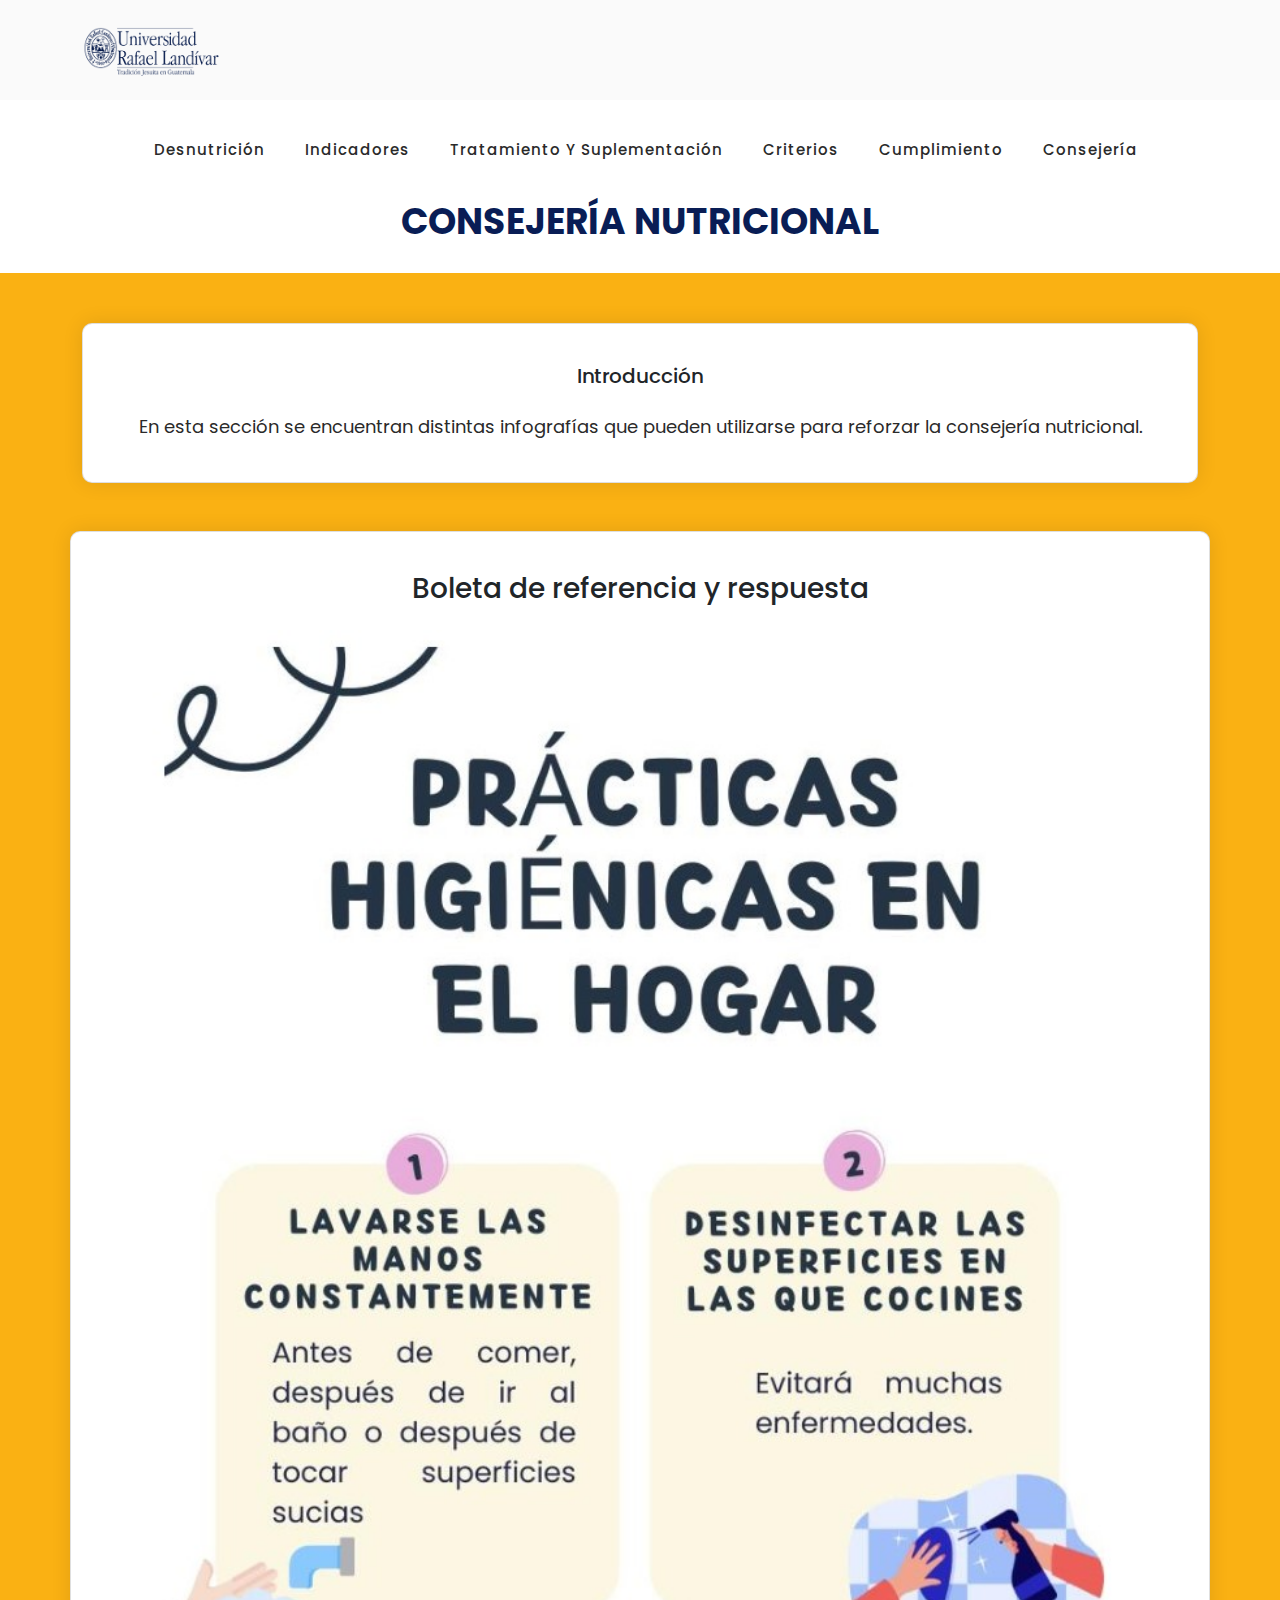
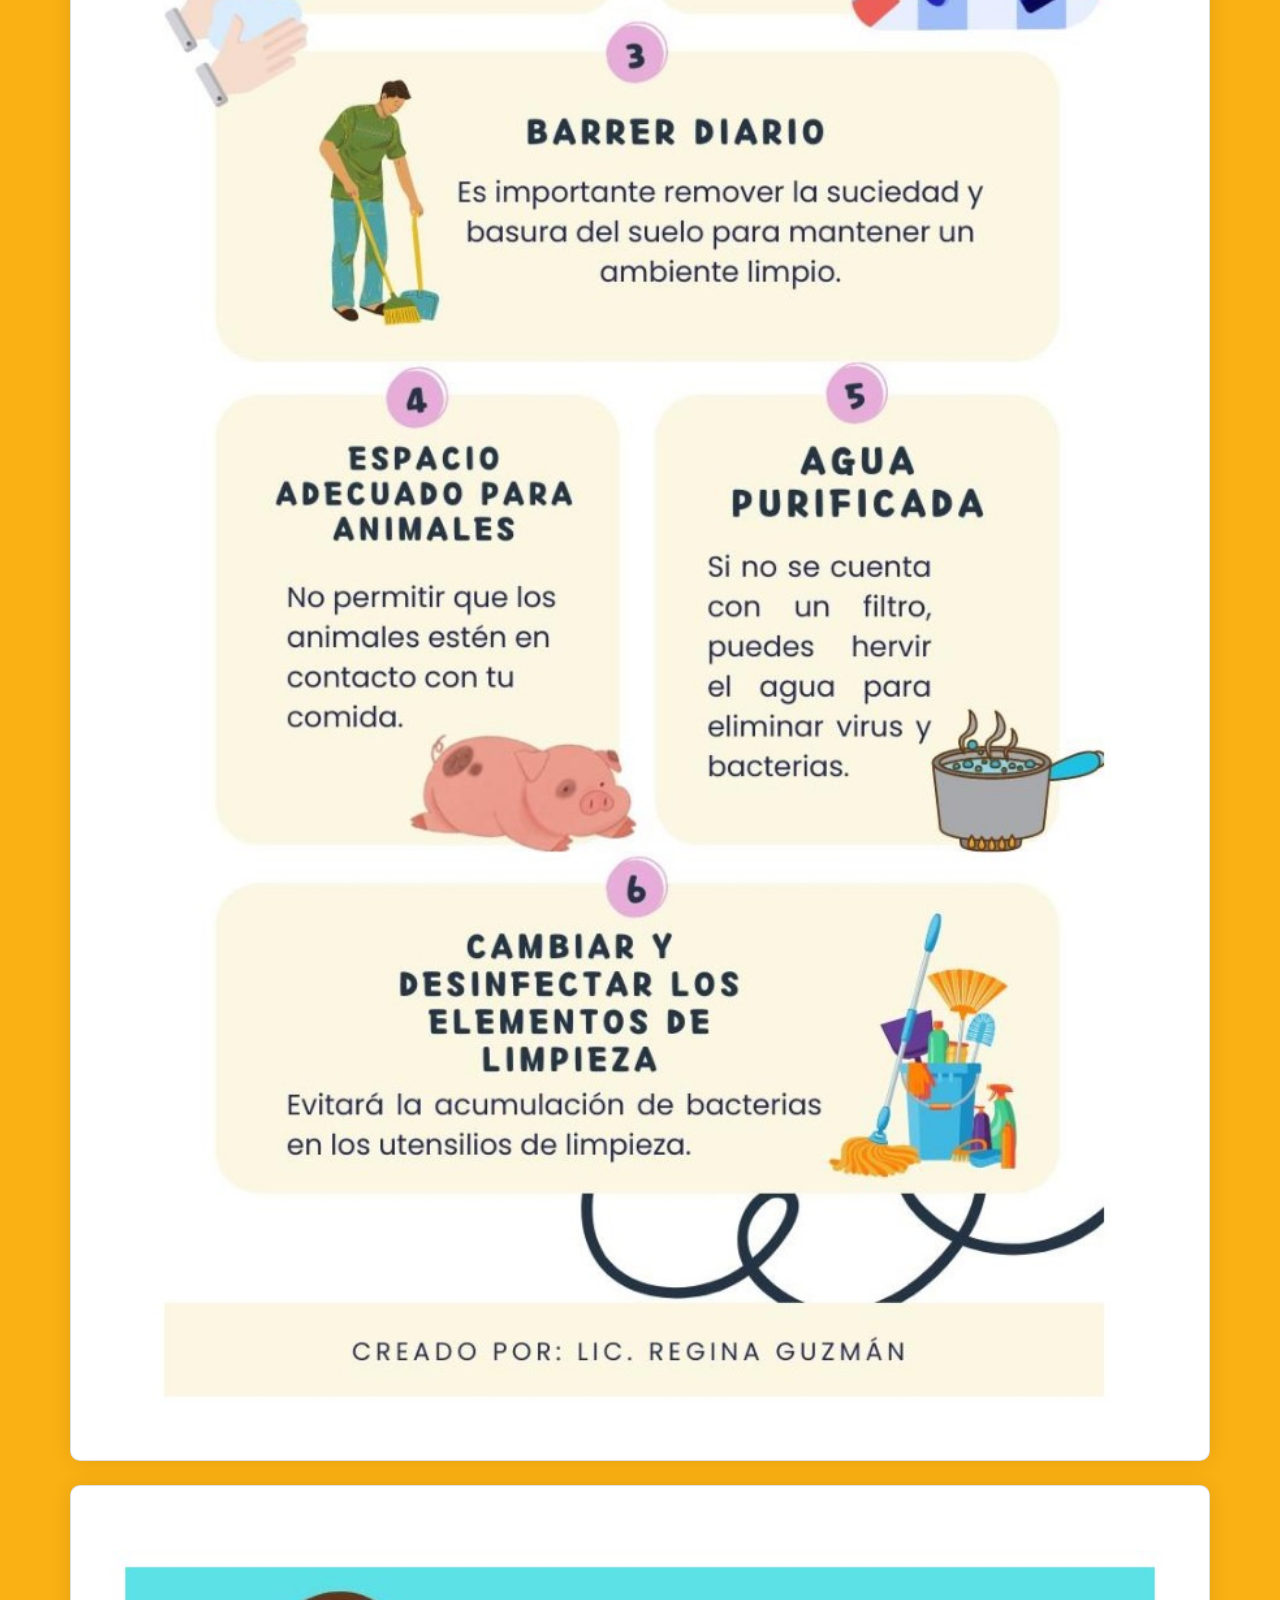
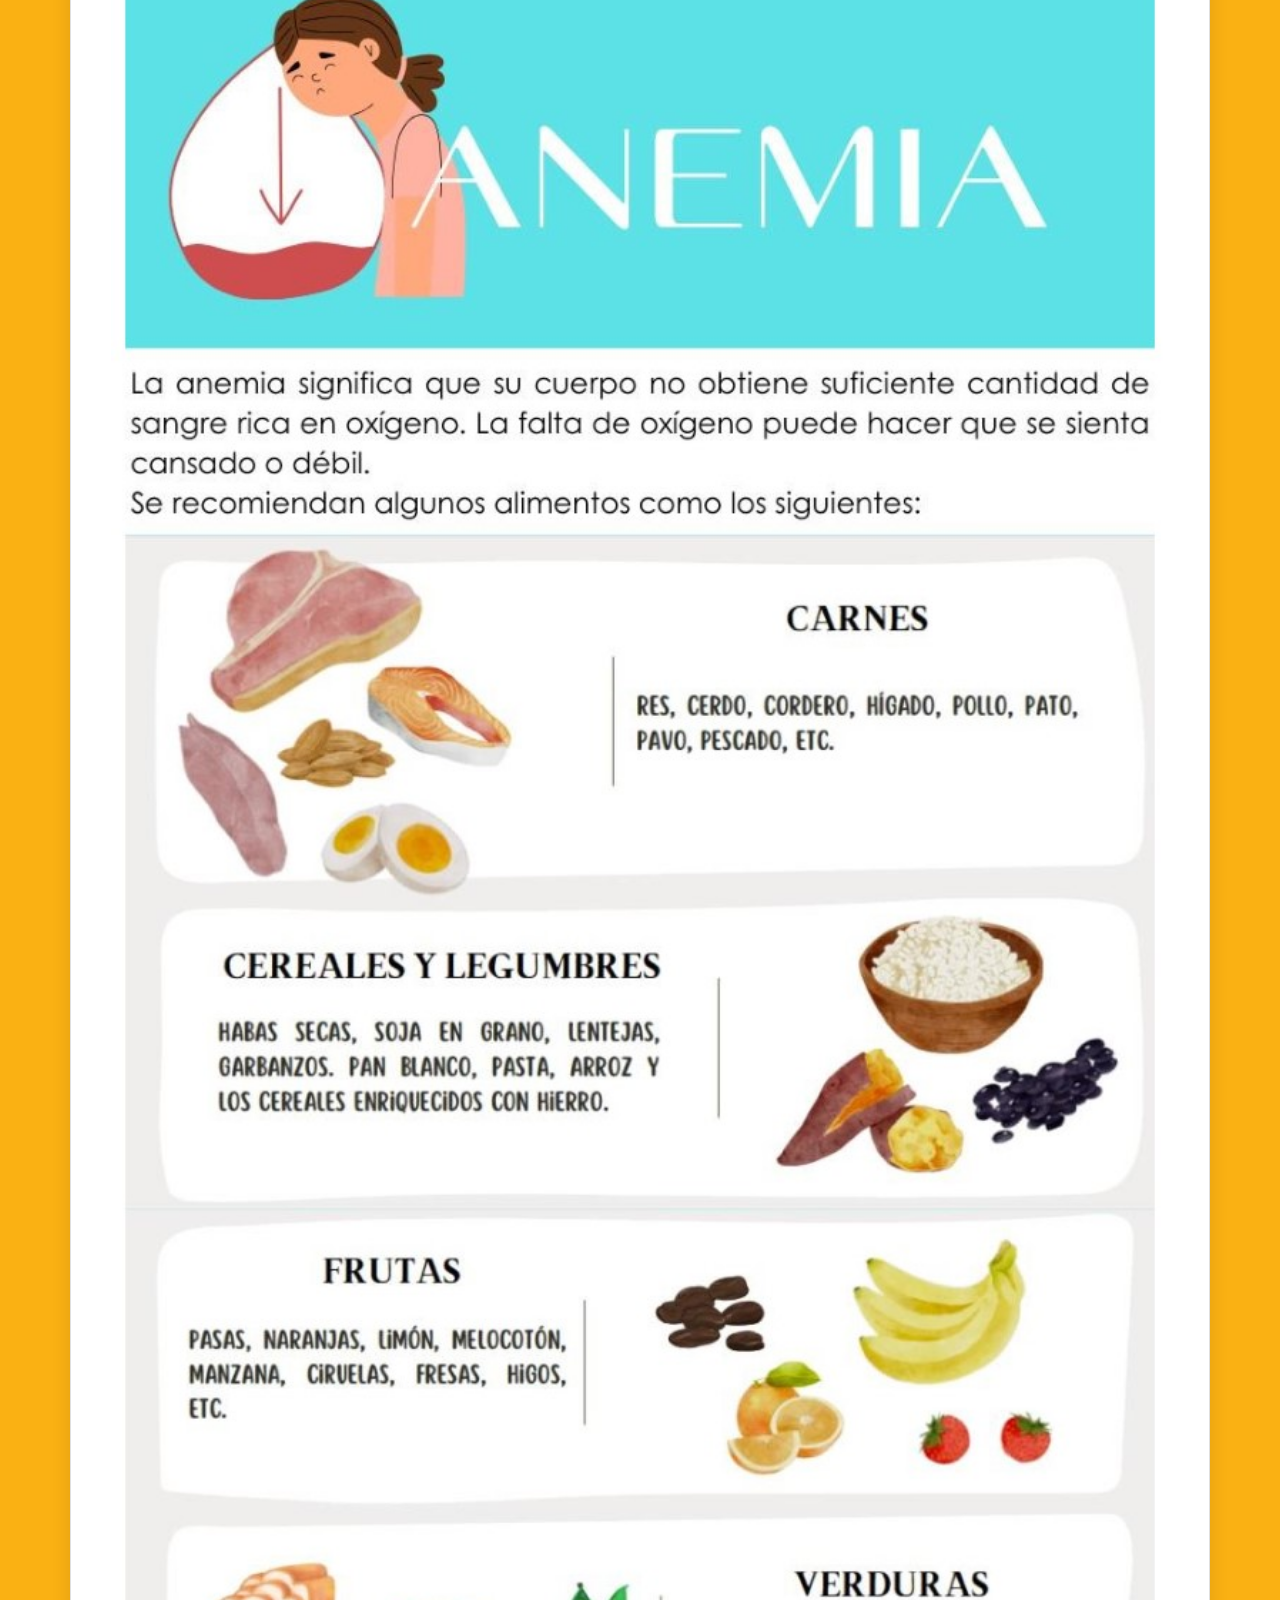
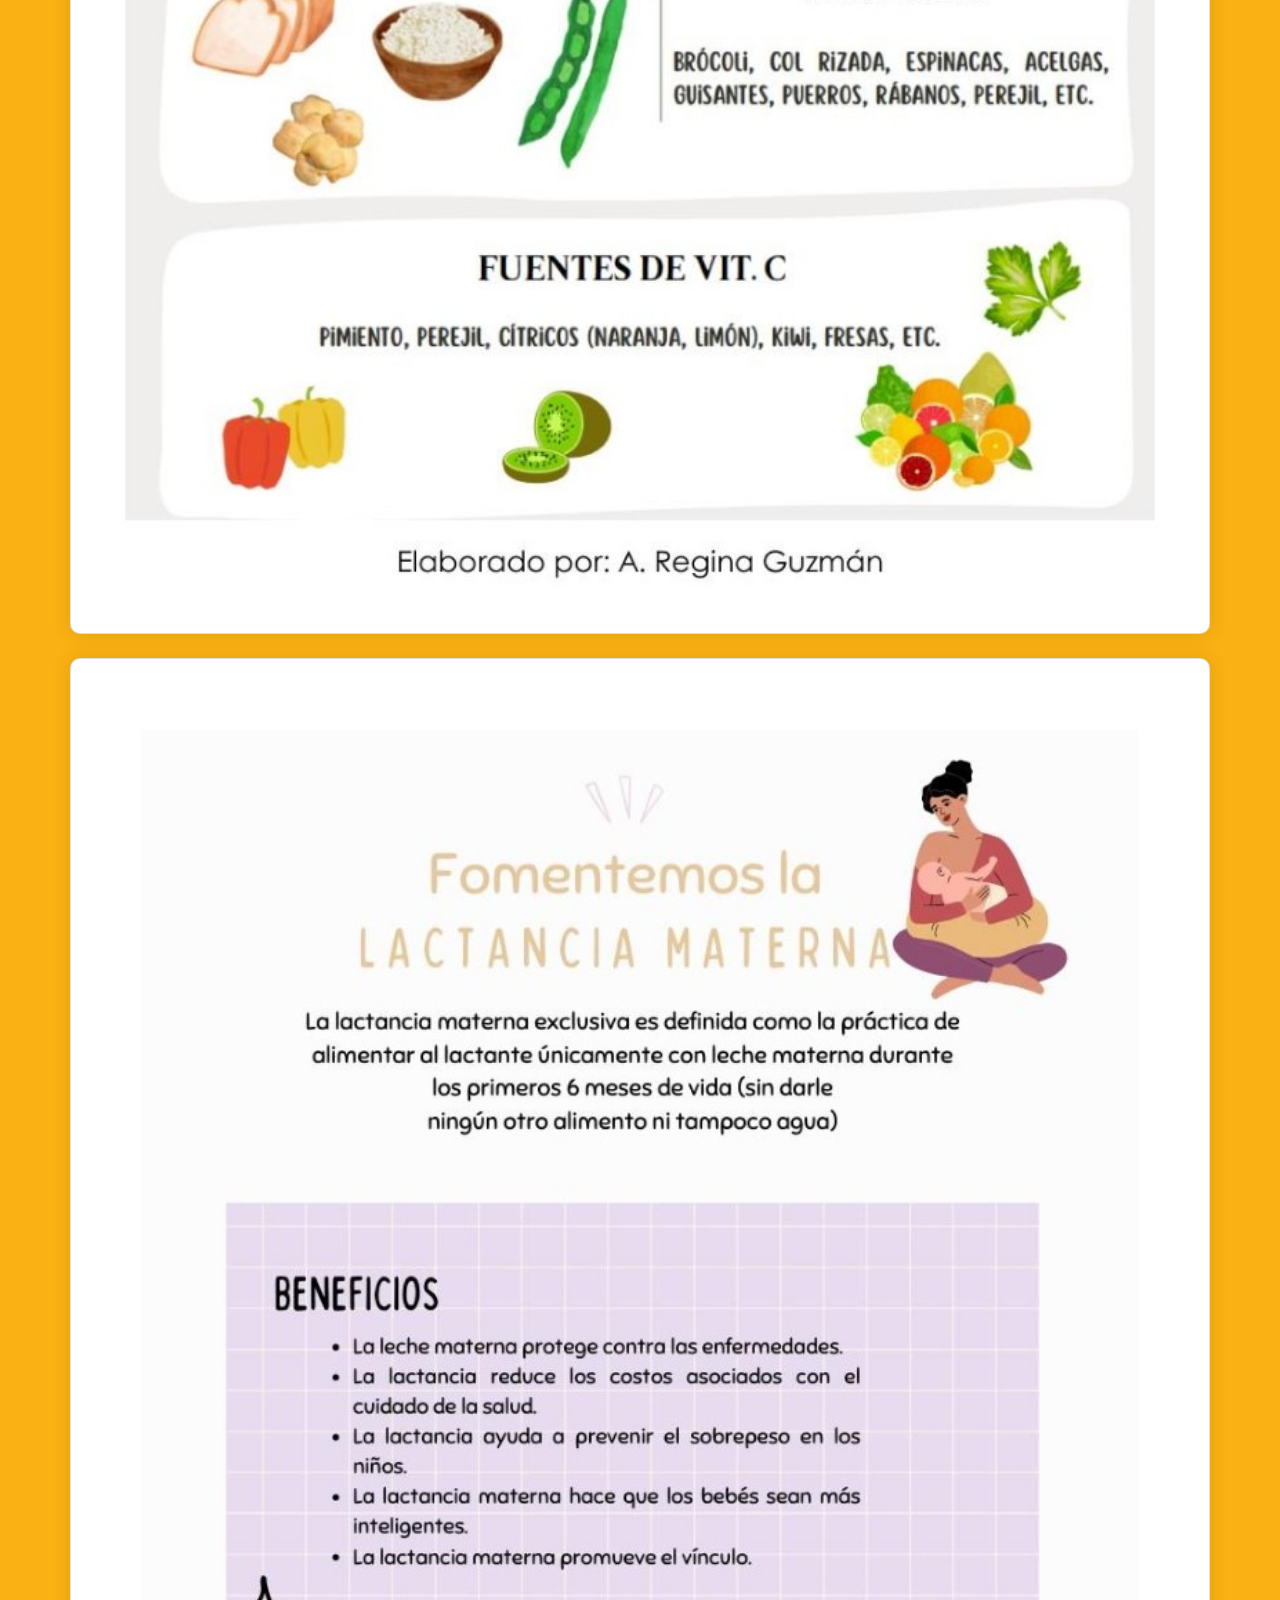
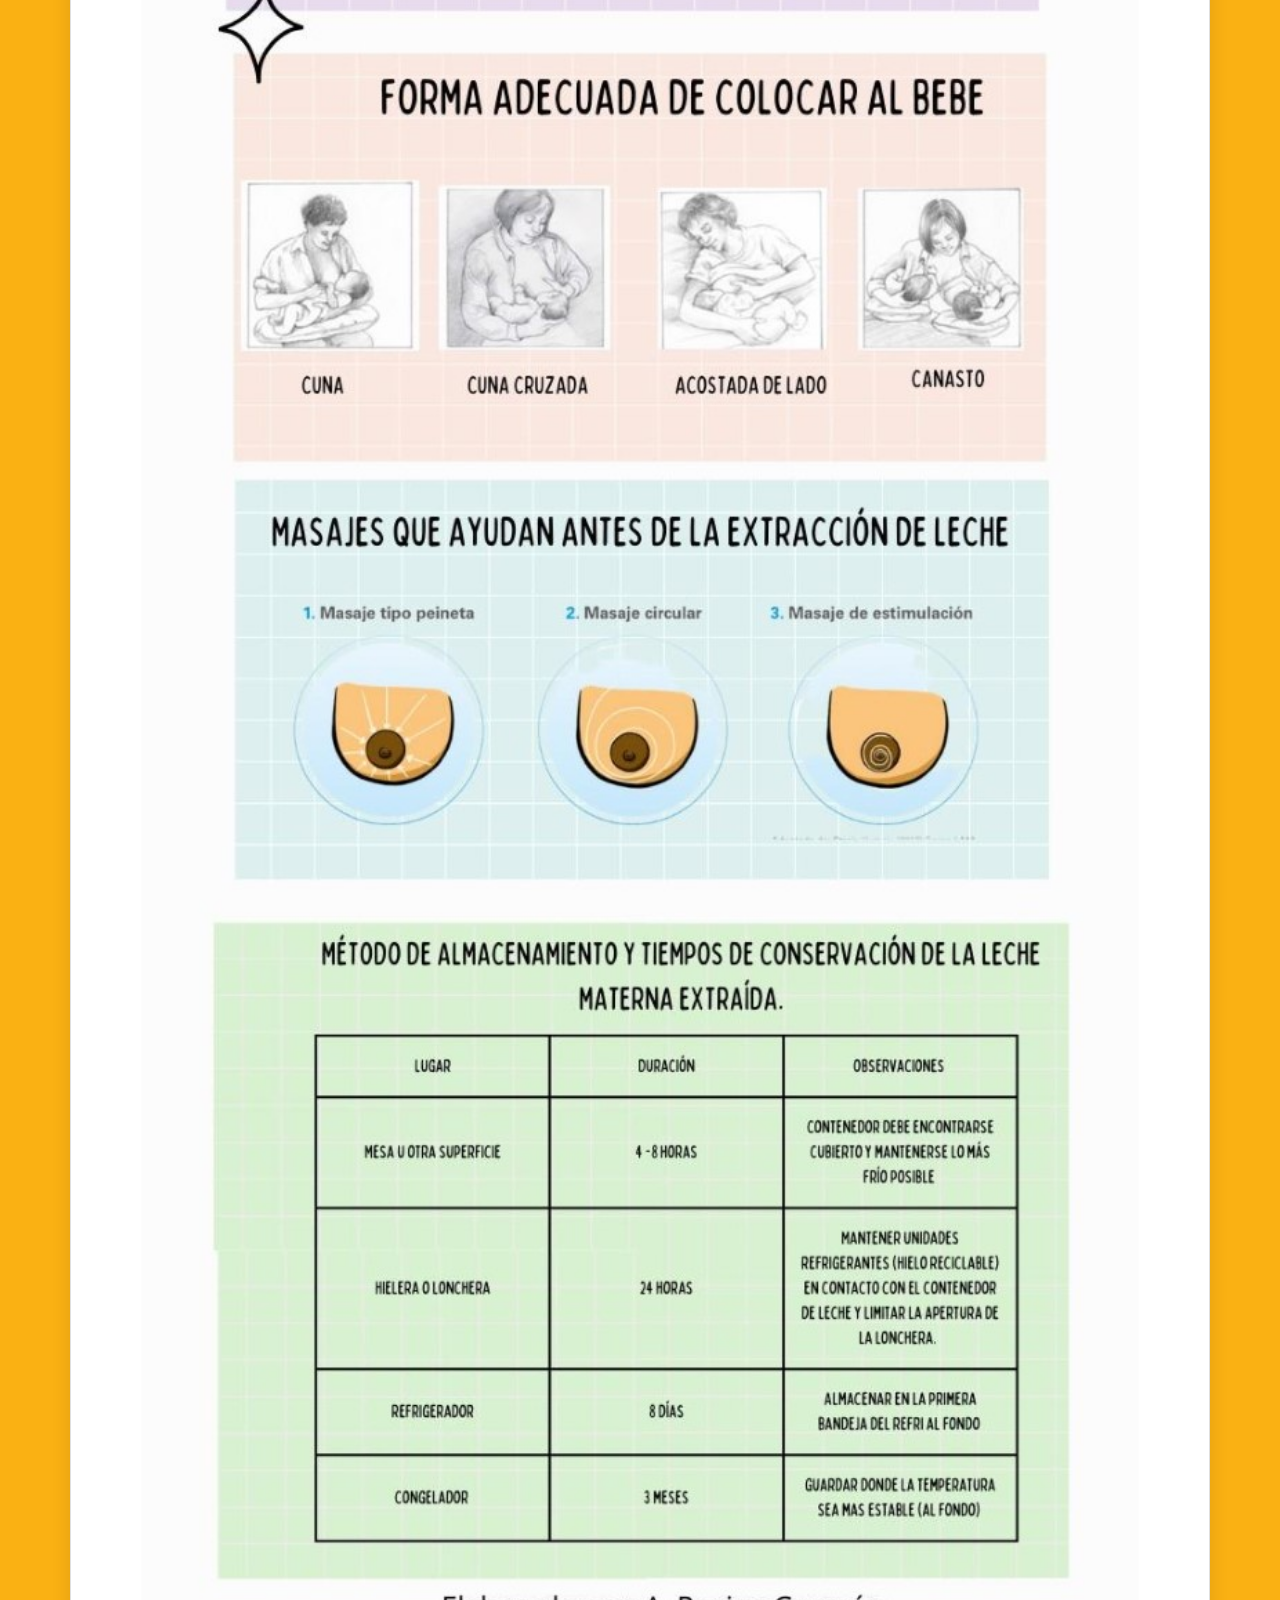
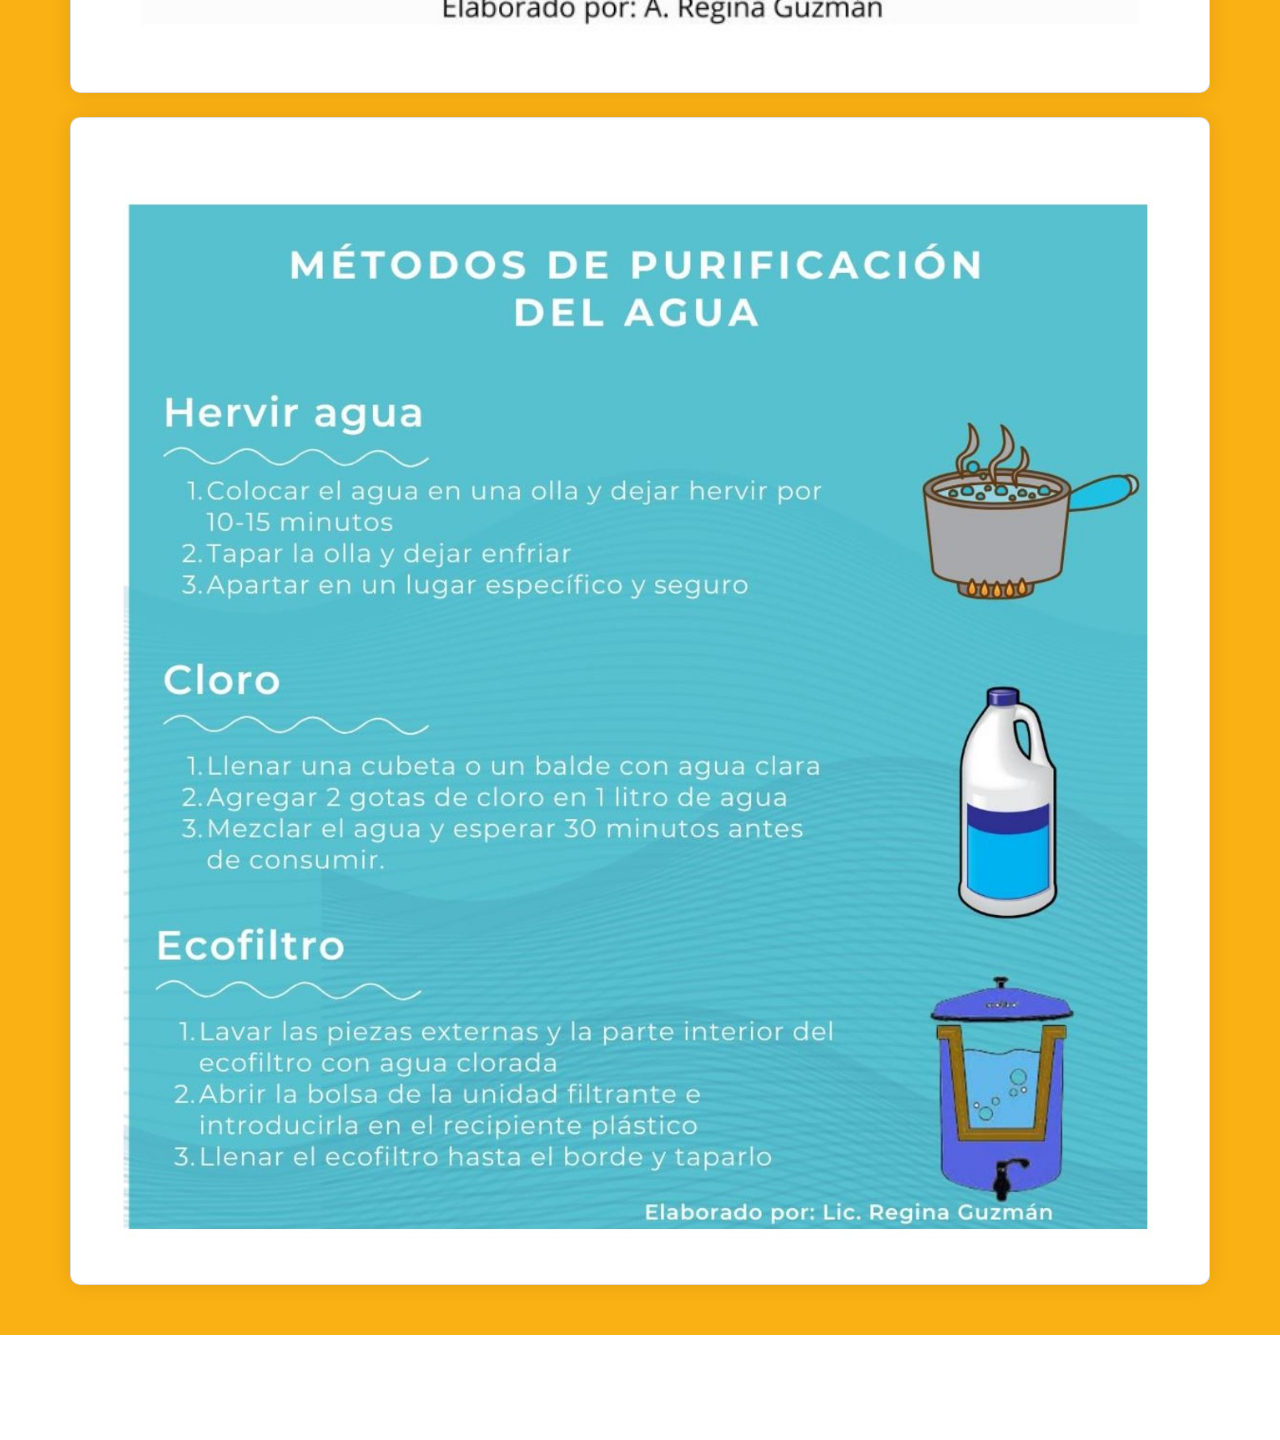
==== consejeria.html @ 184f523d "primer commit" ====
<!DOCTYPE html>
<html lang="en">

  <head>

    <meta charset="UTF-8">
    <meta name="viewport" content="width=device-width, initial-scale=1, shrink-to-fit=no">
    <meta name="description" content="">
    <meta name="author" content="">
    <link rel="preconnect" href="https://fonts.gstatic.com">
    <link href="https://fonts.googleapis.com/css2?family=Poppins:wght@100;200;300;400;500;600;700;800;900&display=swap" rel="stylesheet">

    <title>Nutrición</title>

    <!-- Bootstrap core CSS -->
    <link href="vendor/bootstrap/css/bootstrap.min.css" rel="stylesheet">

    <!-- Additional CSS Files -->
    <link rel="stylesheet" href="assets/css/fontawesome.css">
    <link rel="stylesheet" href="assets/css/templatemo-space-dynamic.css">
    <link rel="stylesheet" href="assets/css/animated.css">
    <link rel="stylesheet" href="assets/css/owl.css">
<!--
    
TemplateMo 562 Space Dynamic

https://templatemo.com/tm-562-space-dynamic

-->
  </head>

<body>

  <!-- ***** Preloader Start ***** -->
  <div id="js-preloader" class="js-preloader">
    <div class="preloader-inner">
      <span class="dot"></span>
      <div class="dots">
        <span></span>
        <span></span>
        <span></span>
      </div>
    </div>
  </div>
  <!-- ***** Preloader End ***** -->

  <!-- ***** Header Area Start ***** -->
  <header class="header-area header-sticky wow slideInDown" data-wow-duration="0.75s" data-wow-delay="0s">
    <div class="container">
      <div class="row">
        <div class="col-12">
          <nav class="main-nav">
            <!-- ***** Logo Start ***** -->
            <a href="index.html" class="logo">
              <img src="assets/images/boton.png" width="60" height="60">
          </a>
          
            <!-- ***** Logo End ***** -->
            <!-- ***** Menu Start ***** -->
            <ul class="nav">
              <li class="scroll-to-section"><a href="desnutricion.html">Desnutrición</a></li>
              <li class="scroll-to-section"><a href="indicadores.html">Indicadores</a></li>
              <li class="scroll-to-section"><a href="tratamiento.html">Tratamiento y suplementación</a></li>
              <li class="scroll-to-section"><a href="criterios.html">Criterios</a></li>
              <li class="scroll-to-section"><a href="cumplimiento.html">Cumplimiento</a></li>  
              <li class="scroll-to-section"><a href="consejeria.html">Consejería</a></li> 
              <li class="scroll-to-section"></li>
            </ul>        
            <a class='menu-trigger'>
                <span>Menu</span>
            </a>
            <!-- ***** Menu End ***** -->
          </nav>
        </div>
      </div>
    </div>
  </header>
  <!-- ***** Header Area End ***** -->


  <div id="blog" class="our-blog section">
    <div class="container">
      <div class="row">
          <div class="col-lg-12">
              <div class="section-title text-center">
                  <h2 class="wow fadeInUp" data-wow-duration="1s" data-wow-delay="0.1s">CONSEJERÍA NUTRICIONAL</h2>
              </div>
          </div>
      </div>
    </div>
    <div id="about7">
      <div class="container">
          <div class="row">
              <div class="col-lg-12">
                <div class="card">
                  <div class="card-body">
                    <h5 class="wow fadeInUp" data-wow-duration="1s" data-wow-delay="0.1s">Introducción</h2>
                      <br>
                      <p class="wow fadeIn" data-wow-duration="1s" data-wow-delay="0.3s">En esta sección se encuentran distintas infografías que pueden utilizarse para reforzar la consejería nutricional.</p>
                  </div>
                </div>
              <br>
              </div>
              <div class="col-lg-12">
              <br>
              </div>
          </div>
          
          <div class="row">
            <div class="card">
                <div class="card-body">
                  <h3 class="wow fadeInUp" data-wow-duration="1s" data-wow-delay="0.1s">Boleta de referencia y respuesta</h3>
                <br>
                          <img src="assets/images/practicas.jpg">
                </div>
              </div>
        </div>
        <br>
        <div class="row">
          <div class="card">
              <div class="card-body">
                <br>
                        <img src="assets/images/anemia.jpg">
              </div>
            </div>
      </div>
      <br>
      <div class="row">
        <div class="card">
            <div class="card-body">
              <br>
                      <img src="assets/images/lactancia.jpg">
            </div>
          </div>
    </div>
    <br>
    <div class="row">
      <div class="card">
          <div class="card-body">
            <br>
                    <img src="assets/images/purificacion.jpg">
          </div>
        </div>
  </div>
  </div>
</div>

  <footer>
    <div class="container">
      <div class="row">
        <div class="col-lg-12 wow fadeIn" data-wow-duration="1s" data-wow-delay="0.25s">
          <p>© Copyright 2024 - Lic. Ana Regina Guzmán Quintana 
        </div>
      </div>
    </div>
  </footer>
  <!-- Scripts -->
  <script src="vendor/jquery/jquery.min.js"></script>
  <script src="vendor/bootstrap/js/bootstrap.bundle.min.js"></script>
  <script src="assets/js/owl-carousel.js"></script>
  <script src="assets/js/animation.js"></script>
  <script src="assets/js/imagesloaded.js"></script>
  <script src="assets/js/templatemo-custom.js"></script>

</body>
</html>
---- assets/css/templatemo-space-dynamic.css ----
/* 

TemplateMo 562 Space Dynamic

https://templatemo.com/tm-562-space-dynamic

*/

/* ---------------------------------------------
Table of contents
------------------------------------------------
01. font & reset css
02. reset
03. global styles
04. header
05. banner
06. features
07. testimonials
08. contact
09. footer
10. preloader
11. search
12. portfolio

--------------------------------------------- */
/* 
---------------------------------------------
font & reset css
--------------------------------------------- 
*/
@import url('https://fonts.googleapis.com/css2?family=Poppins:wght@100;200;300;400;500;600;700;800;900&display=swap');
/* 
---------------------------------------------
reset
--------------------------------------------- 
*/
html, body, div, span, applet, object, iframe, h1, h2, h3, h4, h5, h6, p, blockquote, div
pre, a, abbr, acronym, address, big, cite, code, del, dfn, em, font, img, ins, kbd, q,
s, samp, small, strike, strong, sub, sup, tt, var, b, u, i, center, dl, dt, dd, ol, ul, li,
figure, header, nav, section, article, aside, footer, figcaption {
  margin: 0;
  padding: 0;
  border: 0;
  outline: 0;
}

/* clear fix */
.grid:after {
  content: '';
  display: block;
  clear: both;
}

/* ---- .grid-item ---- */

.grid-sizer,
.grid-item {
  width: 50%;
}

.grid-item {
  float: left;
}

.grid-item img {
  display: block;
  max-width: 100%;
}

.clearfix:after {
  content: ".";
  display: block;
  clear: both;
  visibility: hidden;
  line-height: 0;
  height: 0;
}

.clearfix {
  display: inline-block;
}

html[xmlns] .clearfix {
  display: block;
}

* html .clearfix {
  height: 1%;
}

ul, li {
  padding: 0;
  margin: 0;
  list-style: none;
}

header, nav, section, article, aside, footer, hgroup {
  display: block;
}

* {
  box-sizing: border-box;
}

html, body {
  font-family: 'Poppins', sans-serif;
  font-weight: 400;
  background-color: #fff;
  -ms-text-size-adjust: 100%;
  -webkit-font-smoothing: antialiased;
  -moz-osx-font-smoothing: grayscale;
}

a {
  text-decoration: none !important;
}

h1, h2, h3, h4, h5, h6 {
  margin-top: 0px;
  margin-bottom: 0px;
}

ul {
  margin-bottom: 0px;
}

p {
  font-size: 15px;
  line-height: 30px;
  color: #2a2a2a;
}

img {
  width: 100%;
  overflow: hidden;
}

/* 
---------------------------------------------
global styles
--------------------------------------------- 
*/
html,
body {
  background: #fff;
  font-family: 'Poppins', sans-serif;
}

::selection {
  background: #03a4ed;
  color: #fff;
}

::-moz-selection {
  background: #03a4ed;
  color: #fff;
}

@media (max-width: 991px) {
  html, body {
    overflow-x: hidden;
  }
  .mobile-top-fix {
    margin-top: 30px;
    margin-bottom: 0px;
  }
  .mobile-bottom-fix {
    margin-bottom: 30px;
  }
  .mobile-bottom-fix-big {
    margin-bottom: 60px;
  }
}

.page-section {
  margin-top: 120px;
}

.section-heading h2 {
  font-size: 30px;
  text-transform: capitalize;
  color: #2a2a2a;
  font-weight: 700;
  letter-spacing: 0.25px;
  position: relative;
  z-index: 2;
  line-height: 44px;
}

.section-heading h2 em {
  font-style: normal;
  color: #03a4ed;
}

.section-heading h2 span {
  color: #fe3f40;
}

.main-blue-button a {
  display: inline-block;
  background-color: #03a4ed;
  font-size: 15px;
  font-weight: 400;
  color: #fff;
  text-transform: capitalize;
  padding: 12px 25px;
  border-radius: 23px;
  letter-spacing: 0.25px;
}

.main-red-button a {
  display: inline-block;
  background-color: #fe3f40;
  font-size: 15px;
  font-weight: 400;
  color: #fff;
  text-transform: capitalize;
  padding: 12px 25px;
  border-radius: 23px;
  letter-spacing: 0.25px;
}

.main-white-button a {
  display: inline-block;
  background-color: #fff;
  font-size: 15px;
  font-weight: 400;
  color: #fe3f40;
  text-transform: capitalize;
  padding: 12px 25px;
  border-radius: 23px;
  letter-spacing: 0.25px;
}

/* 
---------------------------------------------
header
--------------------------------------------- 
*/

.background-header {
  background-color: #fff!important;
  height: 80px!important;
  position: fixed!important;
  top: 0px;
  left: 0px;
  right: 0px;
  box-shadow: 0px 0px 10px rgba(0,0,0,0.15)!important;
}

.background-header .logo,
.background-header .main-nav .nav li a {
  color: #1e1e1e!important;
}

.background-header .main-nav .nav li:hover a {
  color: #fe3f40!important;
}

.background-header .nav li a.active {
  color: #fe3f40!important;
}

.header-area {
  background-color: #fafafa;
  position: absolute;
  top: 0px;
  left: 0px;
  right: 0px;
  z-index: 100;
  height: 100px;
  -webkit-transition: all .5s ease 0s;
  -moz-transition: all .5s ease 0s;
  -o-transition: all .5s ease 0s;
  transition: all .5s ease 0s;
}

.header-area .main-nav {
  min-height: 80px;
  background: transparent;
}

.header-area .main-nav .logo {
  line-height: 100px;
  color: #fff;
  font-size: 24px;
  font-weight: 700;
  text-transform: uppercase;
  letter-spacing: 2px;
  float: left;
  -webkit-transition: all 0.3s ease 0s;
  -moz-transition: all 0.3s ease 0s;
  -o-transition: all 0.3s ease 0s;
  transition: all 0.3s ease 0s;
}

.header-area .main-nav .logo h4 {
    font-size: 24px;
    font-weight: 700;
    text-transform: uppercase;
    color: #03a4ed;
    line-height: 100px;
    float: left;
    -webkit-transition: all 0.3s ease 0s;
    -moz-transition: all 0.3s ease 0s;
    -o-transition: all 0.3s ease 0s;
    transition: all 0.3s ease 0s;
}

.logo h4 span {
  color: #fe3f40;
}

.background-header .main-nav .logo h4 {
  line-height: 80px;
}

.background-header .main-nav .nav {
  margin-top: 20px !important;
}

.header-area .main-nav .nav {
  float: right;
  margin-top: 30px;
  margin-right: 0px;
  background-color: transparent;
  -webkit-transition: all 0.3s ease 0s;
  -moz-transition: all 0.3s ease 0s;
  -o-transition: all 0.3s ease 0s;
  transition: all 0.3s ease 0s;
  position: relative;
  z-index: 999;
}

.header-area .main-nav .nav li {
  padding-left: 20px;
  padding-right: 20px;
}

.header-area .main-nav .nav li:last-child {
  padding-right: 0px;
  padding-left: 40px;
}

.header-area .main-nav .nav li:last-child a ,
.background-header .main-nav .nav li:last-child a {
  color: #fff !important;
  padding: 0px 20px;
  font-weight: 400;
}

.header-area .main-nav .nav li:last-child a:hover,
.header-area .main-nav .nav li:last-child a.active {
  color: #fff !important;
}

.header-area .main-nav .nav li a {
  display: block;
  font-weight: 500;
  font-size: 15px;
  color: #2a2a2a;
  text-transform: capitalize;
  -webkit-transition: all 0.3s ease 0s;
  -moz-transition: all 0.3s ease 0s;
  -o-transition: all 0.3s ease 0s;
  transition: all 0.3s ease 0s;
  height: 40px;
  line-height: 40px;
  border: transparent;
  letter-spacing: 1px;
}

.header-area .main-nav .nav li a {
  color: #2a2a2a;
}

.header-area .main-nav .nav li:hover a,
.header-area .main-nav .nav li a.active {
  color: #fe3f40!important;
}

.background-header .main-nav .nav li:hover a,
.background-header .main-nav .nav li a.active {
  color: #fe3f40!important;
  opacity: 1;
}

.header-area .main-nav .nav li:last-child a:hover ,
.background-header .main-nav .nav li:last-child a:hover {
  background-color: #03a4ed;
}

.header-area .main-nav .nav li.submenu {
  position: relative;
  padding-right: 30px;
}

.header-area .main-nav .nav li.submenu:after {
  font-family: FontAwesome;
  content: "\f107";
  font-size: 12px;
  color: #2a2a2a;
  position: absolute;
  right: 18px;
  top: 12px;
}

.background-header .main-nav .nav li.submenu:after {
  color: #2a2a2a;
}

.header-area .main-nav .nav li.submenu ul {
  position: absolute;
  width: 200px;
  box-shadow: 0 2px 28px 0 rgba(0, 0, 0, 0.06);
  overflow: hidden;
  top: 50px;
  opacity: 0;
  transform: translateY(+2em);
  visibility: hidden;
  z-index: -1;
  transition: all 0.3s ease-in-out 0s, visibility 0s linear 0.3s, z-index 0s linear 0.01s;
}

.header-area .main-nav .nav li.submenu ul li {
  margin-left: 0px;
  padding-left: 0px;
  padding-right: 0px;
}

.header-area .main-nav .nav li.submenu ul li a {
  opacity: 1;
  display: block;
  background: #f7f7f7;
  color: #2a2a2a!important;
  padding-left: 20px;
  height: 40px;
  line-height: 40px;
  -webkit-transition: all 0.3s ease 0s;
  -moz-transition: all 0.3s ease 0s;
  -o-transition: all 0.3s ease 0s;
  transition: all 0.3s ease 0s;
  position: relative;
  font-size: 13px;
  font-weight: 400;
  border-bottom: 1px solid #eee;
}

.header-area .main-nav .nav li.submenu ul li a:hover {
  background: #fff;
  color: #fe3f40!important;
  padding-left: 25px;
}

.header-area .main-nav .nav li.submenu ul li a:hover:before {
  width: 3px;
}

.header-area .main-nav .nav li.submenu:hover ul {
  visibility: visible;
  opacity: 1;
  z-index: 1;
  transform: translateY(0%);
  transition-delay: 0s, 0s, 0.3s;
}

.header-area .main-nav .menu-trigger {
  cursor: pointer;
  display: block;
  position: absolute;
  top: 33px;
  width: 32px;
  height: 40px;
  text-indent: -9999em;
  z-index: 99;
  right: 40px;
  display: none;
}

.background-header .main-nav .menu-trigger {
  top: 23px;
}

.header-area .main-nav .menu-trigger span,
.header-area .main-nav .menu-trigger span:before,
.header-area .main-nav .menu-trigger span:after {
  -moz-transition: all 0.4s;
  -o-transition: all 0.4s;
  -webkit-transition: all 0.4s;
  transition: all 0.4s;
  background-color: #1e1e1e;
  display: block;
  position: absolute;
  width: 30px;
  height: 2px;
  left: 0;
}

.background-header .main-nav .menu-trigger span,
.background-header .main-nav .menu-trigger span:before,
.background-header .main-nav .menu-trigger span:after {
  background-color: #1e1e1e;
}

.header-area .main-nav .menu-trigger span:before,
.header-area .main-nav .menu-trigger span:after {
  -moz-transition: all 0.4s;
  -o-transition: all 0.4s;
  -webkit-transition: all 0.4s;
  transition: all 0.4s;
  background-color: #1e1e1e;
  display: block;
  position: absolute;
  width: 30px;
  height: 2px;
  left: 0;
  width: 75%;
}

.background-header .main-nav .menu-trigger span:before,
.background-header .main-nav .menu-trigger span:after {
  background-color: #1e1e1e;
}

.header-area .main-nav .menu-trigger span:before,
.header-area .main-nav .menu-trigger span:after {
  content: "";
}

.header-area .main-nav .menu-trigger span {
  top: 16px;
}

.header-area .main-nav .menu-trigger span:before {
  -moz-transform-origin: 33% 100%;
  -ms-transform-origin: 33% 100%;
  -webkit-transform-origin: 33% 100%;
  transform-origin: 33% 100%;
  top: -10px;
  z-index: 10;
}

.header-area .main-nav .menu-trigger span:after {
  -moz-transform-origin: 33% 0;
  -ms-transform-origin: 33% 0;
  -webkit-transform-origin: 33% 0;
  transform-origin: 33% 0;
  top: 10px;
}

.header-area .main-nav .menu-trigger.active span,
.header-area .main-nav .menu-trigger.active span:before,
.header-area .main-nav .menu-trigger.active span:after {
  background-color: transparent;
  width: 100%;
}

.header-area .main-nav .menu-trigger.active span:before {
  -moz-transform: translateY(6px) translateX(1px) rotate(45deg);
  -ms-transform: translateY(6px) translateX(1px) rotate(45deg);
  -webkit-transform: translateY(6px) translateX(1px) rotate(45deg);
  transform: translateY(6px) translateX(1px) rotate(45deg);
  background-color: #1e1e1e;
}

.background-header .main-nav .menu-trigger.active span:before {
  background-color: #1e1e1e;
}

.header-area .main-nav .menu-trigger.active span:after {
  -moz-transform: translateY(-6px) translateX(1px) rotate(-45deg);
  -ms-transform: translateY(-6px) translateX(1px) rotate(-45deg);
  -webkit-transform: translateY(-6px) translateX(1px) rotate(-45deg);
  transform: translateY(-6px) translateX(1px) rotate(-45deg);
  background-color: #1e1e1e;
}

.background-header .main-nav .menu-trigger.active span:after {
  background-color: #1e1e1e;
}

.header-area.header-sticky {
  min-height: 80px;
}

.header-area .nav {
  margin-top: 30px;
}

.header-area.header-sticky .nav li a.active {
  color: #fe3f40;
}

@media (max-width: 1200px) {
  .header-area .main-nav .nav li {
    padding-left: 12px;
    padding-right: 12px;
  }
  .header-area .main-nav:before {
    display: none;
  }
}

@media (max-width: 992px) {
  .header-area .main-nav .nav li:last-child  ,
  .background-header .main-nav .nav li:last-child {
    display: none;
  }
  .header-area .main-nav .nav li:nth-child(6),
  .background-header .main-nav .nav li:nth-child(6) {
    padding-right: 0px;
  }
}

@media (max-width: 767px) {
  .background-header .main-nav .nav {
    margin-top: 80px !important;
  }
  .header-area .main-nav .logo {
    color: #1e1e1e;
  }
  .header-area.header-sticky .nav li a:hover,
  .header-area.header-sticky .nav li a.active {
    color: #fe3f40!important;
    opacity: 1;
  }
  .header-area.header-sticky .nav li.search-icon a {
    width: 100%;
  }
  .header-area {
    background-color: #f7f7f7;
    padding: 0px 15px;
    height: 100px;
    box-shadow: none;
    text-align: center;
  }
  .header-area .container {
    padding: 0px;
  }
  .header-area .logo {
    margin-left: 30px;
  }
  .header-area .menu-trigger {
    display: block !important;
  }
  .header-area .main-nav {
    overflow: hidden;
  }
  .header-area .main-nav .nav {
    float: none;
    width: 100%;
    display: none;
    -webkit-transition: all 0s ease 0s;
    -moz-transition: all 0s ease 0s;
    -o-transition: all 0s ease 0s;
    transition: all 0s ease 0s;
    margin-left: 0px;
  }
  .background-header .nav {
    margin-top: 80px;
  }
  .header-area .main-nav .nav li:first-child {
    border-top: 1px solid #eee;
  }
  .header-area.header-sticky .nav {
    margin-top: 100px;
  }
  .header-area .main-nav .nav li {
    width: 100%;
    background: #fff;
    border-bottom: 1px solid #e7e7e7;
    padding-left: 0px !important;
    padding-right: 0px !important;
  }
  .header-area .main-nav .nav li a {
    height: 50px !important;
    line-height: 50px !important;
    padding: 0px !important;
    border: none !important;
    background: #f7f7f7 !important;
    color: #191a20 !important;
  }
  .header-area .main-nav .nav li a:hover {
    background: #eee !important;
    color: #fe3f40!important;
  }
  .header-area .main-nav .nav li.submenu ul {
    position: relative;
    visibility: inherit;
    opacity: 1;
    z-index: 1;
    transform: translateY(0%);
    transition-delay: 0s, 0s, 0.3s;
    top: 0px;
    width: 100%;
    box-shadow: none;
    height: 0px;
  }
  .header-area .main-nav .nav li.submenu ul li a {
    font-size: 12px;
    font-weight: 400;
  }
  .header-area .main-nav .nav li.submenu ul li a:hover:before {
    width: 0px;
  }
  .header-area .main-nav .nav li.submenu ul.active {
    height: auto !important;
  }
  .header-area .main-nav .nav li.submenu:after {
    color: #3B566E;
    right: 25px;
    font-size: 14px;
    top: 15px;
  }
  .header-area .main-nav .nav li.submenu:hover ul, .header-area .main-nav .nav li.submenu:focus ul {
    height: 0px;
  }
}

@media (min-width: 767px) {
  .header-area .main-nav .nav {
    display: flex !important;
  }
}

/* 
---------------------------------------------
preloader
--------------------------------------------- 
*/

.js-preloader {
    position: fixed;
    top: 0;
    left: 0;
    right: 0;
    bottom: 0;
    background-color: #fff;
    display: -webkit-box;
    display: flex;
    -webkit-box-align: center;
    align-items: center;
    -webkit-box-pack: center;
    justify-content: center;
    opacity: 1;
    visibility: visible;
    z-index: 9999;
    -webkit-transition: opacity 0.25s ease;
    transition: opacity 0.25s ease;
}

.js-preloader.loaded {
    opacity: 0;
    visibility: hidden;
    pointer-events: none;
}

@-webkit-keyframes dot {
    50% {
        -webkit-transform: translateX(96px);
        transform: translateX(96px);
    }
}

@keyframes dot {
    50% {
        -webkit-transform: translateX(96px);
        transform: translateX(96px);
    }
}

@-webkit-keyframes dots {
    50% {
        -webkit-transform: translateX(-31px);
        transform: translateX(-31px);
    }
}

@keyframes dots {
    50% {
        -webkit-transform: translateX(-31px);
        transform: translateX(-31px);
    }
}

.preloader-inner {
    position: relative;
    width: 142px;
    height: 40px;
    background: #fff;
}

.preloader-inner .dot {
    position: absolute;
    width: 16px;
    height: 16px;
    top: 12px;
    left: 15px;
    background: #fe3f40;
    border-radius: 50%;
    -webkit-transform: translateX(0);
    transform: translateX(0);
    -webkit-animation: dot 2.8s infinite;
    animation: dot 2.8s infinite;
}

.preloader-inner .dots {
    -webkit-transform: translateX(0);
    transform: translateX(0);
    margin-top: 12px;
    margin-left: 31px;
    -webkit-animation: dots 2.8s infinite;
    animation: dots 2.8s infinite;
}

.preloader-inner .dots span {
    display: block;
    float: left;
    width: 16px;
    height: 16px;
    margin-left: 16px;
    background: #fe3f40;
    border-radius: 50%;
}



/* 
---------------------------------------------
Banner Style
--------------------------------------------- 
*/

.main-banner {
  background-repeat: no-repeat;
  background-position: center center;
  background-size: cover;
  padding: 226px 0px 120px 0px;
  position: relative;
  overflow: hidden;
}

.main-banner:after {
  content: '';
  background-image: url(../images/baner-dec-left.png);
  background-repeat: no-repeat;
  position: absolute;
  left: 0;
  top: 100px;
  width: 193px;
  height: 467px;
}

.main-banner:before {
  content: '';
  background-image: url(../images/baner-dec-right.png);
  background-repeat: no-repeat;
  position: absolute;
  right: 0;
  top: 100px;
  width: 98px;
  height: 290px;
}

.main-banner .left-content {
  margin-right: 45px;
}

.main-banner .left-content h6 {
  text-transform: uppercase;
  font-size: 18px;
  color: #fe3f40;
  margin-bottom: 15px;
}

.main-banner .left-content h2 {
  font-size: 50px;
  font-weight: 700;
  color: #2a2a2a;
  line-height: 72px;
}

.main-banner .left-content h2 em {
  color: #03a4ed;
  font-style: normal;
}

.main-banner .left-content h2 span {
  color: #fe3f40;
}

.main-banner .left-content p {
  margin: 20px 0px;
}

.main-banner .left-content form {
  margin-top: 30px;
  width: 470px;
  height: 66px;
  position: relative;
}

.main-banner .left-content form button {
  position: absolute;
  right: 10px;
  top: 10px;
  display: inline-block;
  background-color: #fff;
  font-size: 15px;
  font-weight: 500;
  color: #fe3f40;
  text-transform: capitalize;
  padding: 12px 25px;
  border-radius: 23px;
  letter-spacing: 0.25px;
  outline: none;
  border: none;
}

.main-banner .left-content form input {
  width: 470px;
  height: 66px;
  background-color: #03a4ed;
  border-radius: 33px;
  border: none;
  outline: none;
  padding: 0px 25px;
  color: #fff;
  letter-spacing: 0.25px;
  font-size: 15px;
  font-weight: 300;
}

.main-banner .left-content form input::placeholder {
  color: #fff;
}



/* 
---------------------------------------------
About Us Style
--------------------------------------------- 
*/

#about {
  margin-top: 120px;
}

.about-us {
  background-image: url(../images/about-bg.png);
  background-repeat: no-repeat;
  background-position: center center;
  background-size: cover;
  padding: 140px 0px 120px 0px;
}

.about-us .left-image {
  margin-right: 45px;
}

.about-us .services .item {
  margin-bottom: 30px;
}

.about-us .services .item .icon {
  float: left;
  margin-right: 25px;
}

.about-us .services .item .icon img {
  max-width: 70px;
}

.about-us .services .item h4 {
  color: #fff;
  font-size: 20px;
  font-weight: 700;
  margin-bottom: 12px;
}

.about-us .services .item p {
  color: #fff;
}


/* 
---------------------------------------------
Services Style
--------------------------------------------- 
*/

.our-services {
  margin-top: 0px;
  padding-top: 120px;
}

.our-services .left-image {
  margin-right: 45px;
}

.our-services .section-heading h2 {
  margin-right: 100px;
}

.our-services .section-heading p {
  margin-top: 30px;
  margin-bottom: 60px;
}

.our-services .progress-skill-bar {
  margin-bottom: 30px;
  position: relative;
  width: 100%;
}

.our-services .progress-skill-bar span {
  position: absolute;
  top: 0;
  font-size: 18px;
  font-weight: 600;
  color: #03a4ed;
}

.our-services .first-bar span {
  left: 69%;
}

.our-services .second-bar span {
  left: 81%;
}

.our-services .third-bar span {
  left: 88%;
}

.our-services .progress-skill-bar h4 {
  font-size: 18px;
  font-weight: 700;
  color: #2a2a2a;
  margin-bottom: 14px;
}

.our-services .progress-skill-bar .full-bar {
  width: 100%;
  height: 6px;
  border-radius: 3px;
  background-color: #f7eff1;
  position: relative;
  z-index: 1;
}

.our-services .progress-skill-bar .filled-bar {
  background: rgb(255,77,30);
  background: linear-gradient(105deg, rgba(255,77,30,1) 0%, rgba(255,44,109,1) 100%);
  height: 6px;
  border-radius: 3px;
  margin-bottom: -6px;
  position: relative;
  z-index: 2;
}

.our-services .first-bar .filled-bar {
  width: 71%;
}

.our-services .second-bar .filled-bar {
  width: 83%;
}

.our-services .third-bar .filled-bar {
  width: 90%;
}


/* 
---------------------------------------------
Portfolio
--------------------------------------------- 
*/

.our-portfolio {
  padding-top: 120px;
  margin-top: 0px;
}

.our-portfolio .section-heading h2 {
  text-align: center;
  margin: 0px 90px 0px 90px;
  margin-bottom: 120px;
  position: relative;
  z-index: 1;
}

.our-portfolio .item {
  position: relative;
}

.our-portfolio .item:hover .hidden-content {
  top: -100px;
  opacity: 1;
  visibility: visible;
}

.our-portfolio .item:hover .showed-content {
  top: 90px;
}

.our-portfolio .hidden-content {
  background: rgb(255,77,30);
  background: linear-gradient(105deg, rgba(255,77,30,1) 0%, rgba(255,44,109,1) 100%);
  padding: 30px;
  border-radius: 20px;
  text-align: center;
  opacity: 0;
  top: 0;
  visibility: hidden;
  position: absolute;
  z-index: 2;
  transition: all 0.5s;
}

.our-portfolio .hidden-content:after {
  width: 20px;
  height: 20px;
  position: absolute;
  background: rgb(255,77,30);
  content: '';
  left: 50%;
  bottom: -8px;
  margin-left: -5px;
  transform: rotate(45deg);
  background: linear-gradient(105deg, rgba(255,52,69,1) 0%, rgba(255,51,78,1) 100%);
  z-index: -1;
}

.our-portfolio .hidden-content h4 {
  font-size: 20px;
  font-weight: 700;
  color: #fff;
  margin-bottom: 20px;
}

.our-portfolio .hidden-content p {
  color: #fff;
}

.our-portfolio .showed-content {
  top: 0px;
  position: relative;
  z-index: 3;
  background-color: #fff;
  text-align: center;
  padding: 50px;
  border-radius: 20px;
  box-shadow: 0px 0px 10px rgba(0,0,0,0.1);
  transition: all 0.5s;
}

.our-portfolio .showed-content img {
  max-width: 100px;
}


/* 
---------------------------------------------
Blog
--------------------------------------------- 
*/

.our-blog {
  position: relative;
  margin-top: 80px;
  padding-top: 120px;
}

.our-blog .section-heading h2 {
  margin-right: 180px;
}

.our-blog .top-dec {
  text-align: right;
  margin-top: -80px;
}

.our-blog .top-dec img {
  max-width: 270px;
}

.our-blog .left-image {
  position: relative;
}

.our-blog .left-image img {
  border-radius: 20px;
  box-shadow: 0px 0px 15px rgba(0,0,0,0.1);
}

.our-blog .left-image .info {
  position: relative;
}

.our-blog .left-image .info .inner-content {
  background-color: #fff;
  box-shadow: 0px 0px 15px rgba(0,0,0,0.1);
  border-radius: 20px;
  margin-right: 75px;
  position: absolute;
  margin-top: -100px;
  padding: 30px;
}

.our-blog .left-image ul li {
  display: inline-block;
  font-size: 15px;
  color: #afafaf;
  font-weight: 300;
  margin-right: 20px;
}

.our-blog .left-image ul li:last-child {
  margin-right: 0px;
}

.our-blog .left-image ul li i {
  color: #ff4d61;
  font-size: 16px;
  margin-right: 8px;
}

.our-blog .left-image h4 {
  font-size: 20px;
  font-weight: 700;
  color: #2a2a2a;
  margin: 20px 0px 15px 0px;
}

.our-blog .left-image .info .main-blue-button {
  position: absolute;
  bottom: -80px;
  left: 0;
}

.our-blog .right-list {
  margin-left: 30px;
}

.our-blog .right-list ul li {
  display: inline-flex;
  width: 100%;
  margin-bottom: 30px;
}

.our-blog .right-list .left-content {
  margin-right: 45px;
}

.our-blog .right-list .left-content span {
  font-size: 15px;
  color: #afafaf;
  font-weight: 300;
}

.our-blog .right-list .left-content span i {
  color: #ff4d61;
  font-size: 16px;
  margin-right: 8px;
}

.our-blog .right-list .left-content h4 {
  font-size: 20px;
  font-weight: 700;
  color: #2a2a2a;
  margin: 20px 0px 15px 0px;
}


.our-blog .right-list .right-image img {
  width: 250px;
  border-radius: 20px;
}


/* 
---------------------------------------------
contact
--------------------------------------------- 
*/

.contact-us {
  padding: 160px 0px;
  background-image: url(../images/contact-bg.png);
  background-repeat: no-repeat;
  background-position: center center;
  background-size: cover;
}

.contact-us .section-heading h2,
.contact-us .section-heading h2 em,
.contact-us .section-heading h2 span {
  color: #fff;
}

.contact-us .section-heading p {
  color: #fff;
  margin-top: 30px;
}

.phone-info {
  margin-top: 40px;
}

.phone-info h4 {
  font-size: 20px;
  font-weight: 700;
  color: #fff;
}

.phone-info h4 span i {
  width: 46px;
  height: 46px;
  display: inline-block;
  text-align: center;
  line-height: 46px;
  background-color: #fff;
  border-radius: 50%;
  color: #ff3b2c;
  font-size: 22px;
  margin-left: 30px;
  margin-right: 15px;
}

.phone-info h4 span a {
  color: #fff;
  font-size: 15px;
  font-weight: 400;
}

form#contact .contact-dec {
  position: absolute;
  right: -166px;
  bottom: 0;
}

form#contact .contact-dec img {
  max-width: 178px;
}

form#contact {
  margin-left: 30px;
  position: relative;
  background-color: #fff;
  padding: 60px 30px;
  border-radius: 20px;
}

form#contact input {
  width: 100%;
  height: 46px;
  border-radius: 33px;
  background-color: #d1f3ff;
  border: none;
  outline: none;
  font-size: 15px;
  font-weight: 300;
  color: #2a2a2a;
  padding: 0px 20px;
  margin-bottom: 20px;
}

form#contact input::placeholder {
  color: #2a2a2a;
}

form#contact textarea {
  width: 100%;
  min-width: 100%;
  max-width: 100%;
  max-height: 180px;
  min-height: 140px;
  height: 140px;
  border-radius: 20px;
  background-color: #d1f3ff;
  border: none;
  outline: none;
  font-size: 15px;
  font-weight: 300;
  color: #2a2a2a;
  padding: 15px 20px;
  margin-bottom: 20px;
}

form#contact textarea::placeholder {
  color: #2a2a2a;
}

form#contact button {
  display: inline-block;
  background-color: #03a4ed;
  font-size: 15px;
  font-weight: 400;
  color: #fff;
  text-transform: capitalize;
  padding: 12px 25px;
  border-radius: 23px;
  letter-spacing: 0.25px;
  border: none;
  outline: none;
  transition: all .3s;
}

form#contact button:hover {
  background-color: #fe3f40;
}


/* 
---------------------------------------------
Footer Style
--------------------------------------------- 
*/

footer p {
  text-align: center;
  margin: 30px 0px 45px 0px;
}

footer p a {
  color: #fe3f40;
}

/* 
---------------------------------------------
responsive
--------------------------------------------- 
*/

@media (max-width: 1645px) {
  form#contact .contact-dec {
    display: none;
  }
}

@media (max-width: 992px) {
  .main-banner {
    padding-top: 196px;
  }
  .main-banner .left-content {
    margin-right: 0px;
    text-align: center;
    margin-bottom: 45px;
  }
  .main-banner:after {
    top: 76px;
    z-index: -1;
  }
  .main-banner .left-content form,
  .main-banner .left-content form input {
    width: 100%!important;
  }
  #about {
    margin-top: 0px;
  }
  .about-us {
    position: relative;
    background-image: none;
    padding: 0px;
  }
  .about-us .left-image {
    margin-right: 0px;
    position: absolute;
    bottom: -220px;
    right: 0;
  }
  .about-us .services {
    text-align: center;
  }
  .about-us .services .item  {
    background: rgb(255,77,30);
    background: linear-gradient(105deg, rgba(255,77,30,1) 0%, rgba(255,44,109,1) 100%);
    padding: 30px;
    border-radius: 20px;
    display: inline-block;
  }
  .about-us .services .item .right-text {
    text-align: left;
  }
  .our-services {
    margin-top: 200px;
  }
  .our-services .left-image {
    margin-right: 0px;
    margin-bottom: 45px;
  }
  .our-services .section-heading h2,
  .our-services .section-heading p {
    margin-right: 0px;
    text-align: center;
  }
  .our-portfolio .section-heading h2 {
    margin: 0px 0px 80px 0px;
  }
  .our-portfolio .item {
    margin-bottom: 15px;
  }
  .our-blog {
    margin-top: 0px;
  }
  .our-blog .top-dec {
    display: none;
  }
  .our-blog .section-heading h2 {
    margin-right: 0px;
    text-align: center;
    margin-bottom: 45px;
  }
  .our-blog .left-image .info .inner-content {
    position: relative;
    margin-right: 0px;
  }
  .our-blog .left-image .info .main-blue-button {
    position: relative;
    bottom: 0px;
    margin-top: 30px;
  }
  .our-blog .left-image {
    margin-bottom: 45px;
  }
  .contact-us {
    margin-top: 60px;
    padding: 120px 0px;
  }
  .contact-us .section-heading {
    text-align: center;
  }
  form#contact {
    margin-left: 0px;
    margin-top: 30px;
  }
  form#contact .contact-dec {
    display: none;
  }
  footer p {
    margin: 15px 0px 30px 0px;
  }
}

@media (max-width: 767px) {
  .about-us .left-image {
    bottom: -280px;
  }
  .our-blog .right-list {
    margin-left: 0px;
  }
  .our-blog .right-list ul li {
    display: inline-block;
    margin-top: 0px;
    padding-top: 30px;
    border-top: 1px solid #eee;
  }
  .our-blog .right-list .left-content {
    margin-right: 0px;
    width: 100%;
    margin-bottom: 15px;
  }
  .our-blog .right-list .right-image,
  .our-blog .right-list .right-image img {
    width: 100%;
  }
  .phone-info h4 span {
    display: block;
    margin-top: 15px;
  }
  .phone-info h4 span i {
    margin-left: 0px;
  }
}
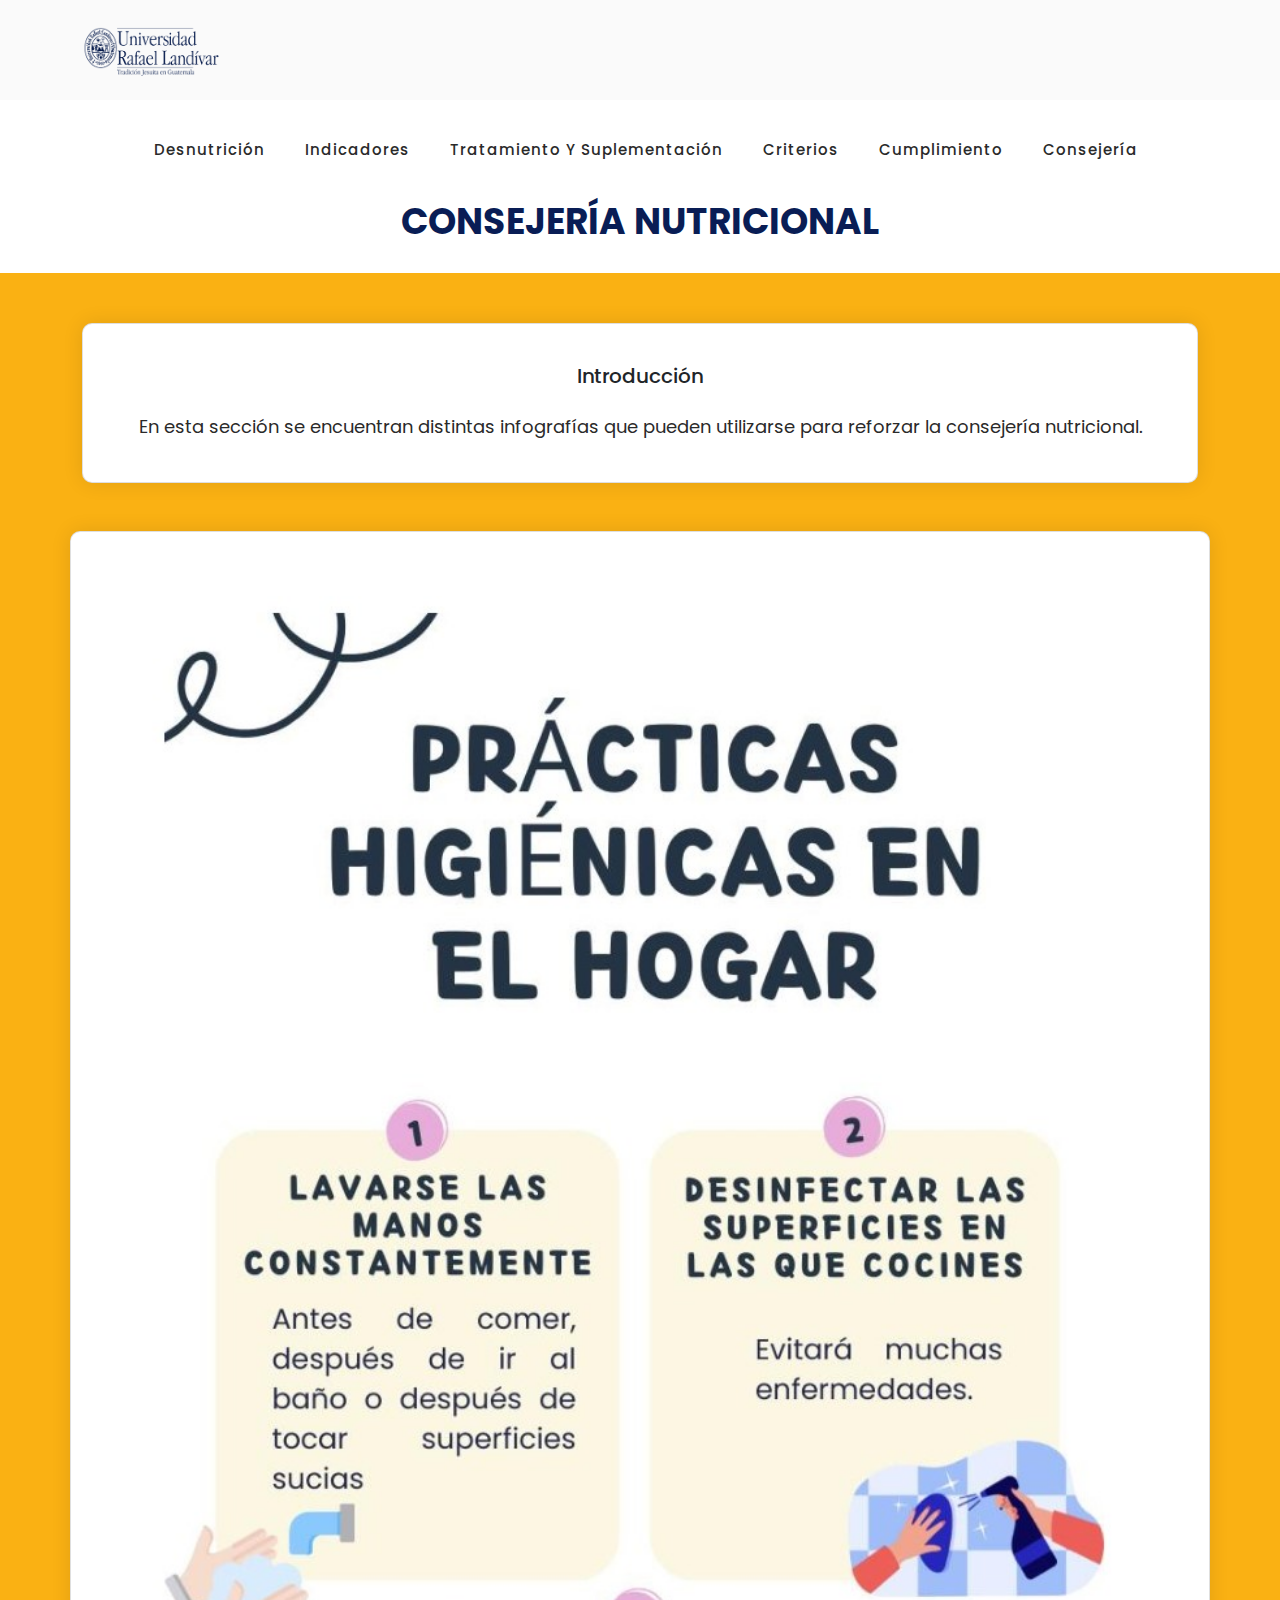
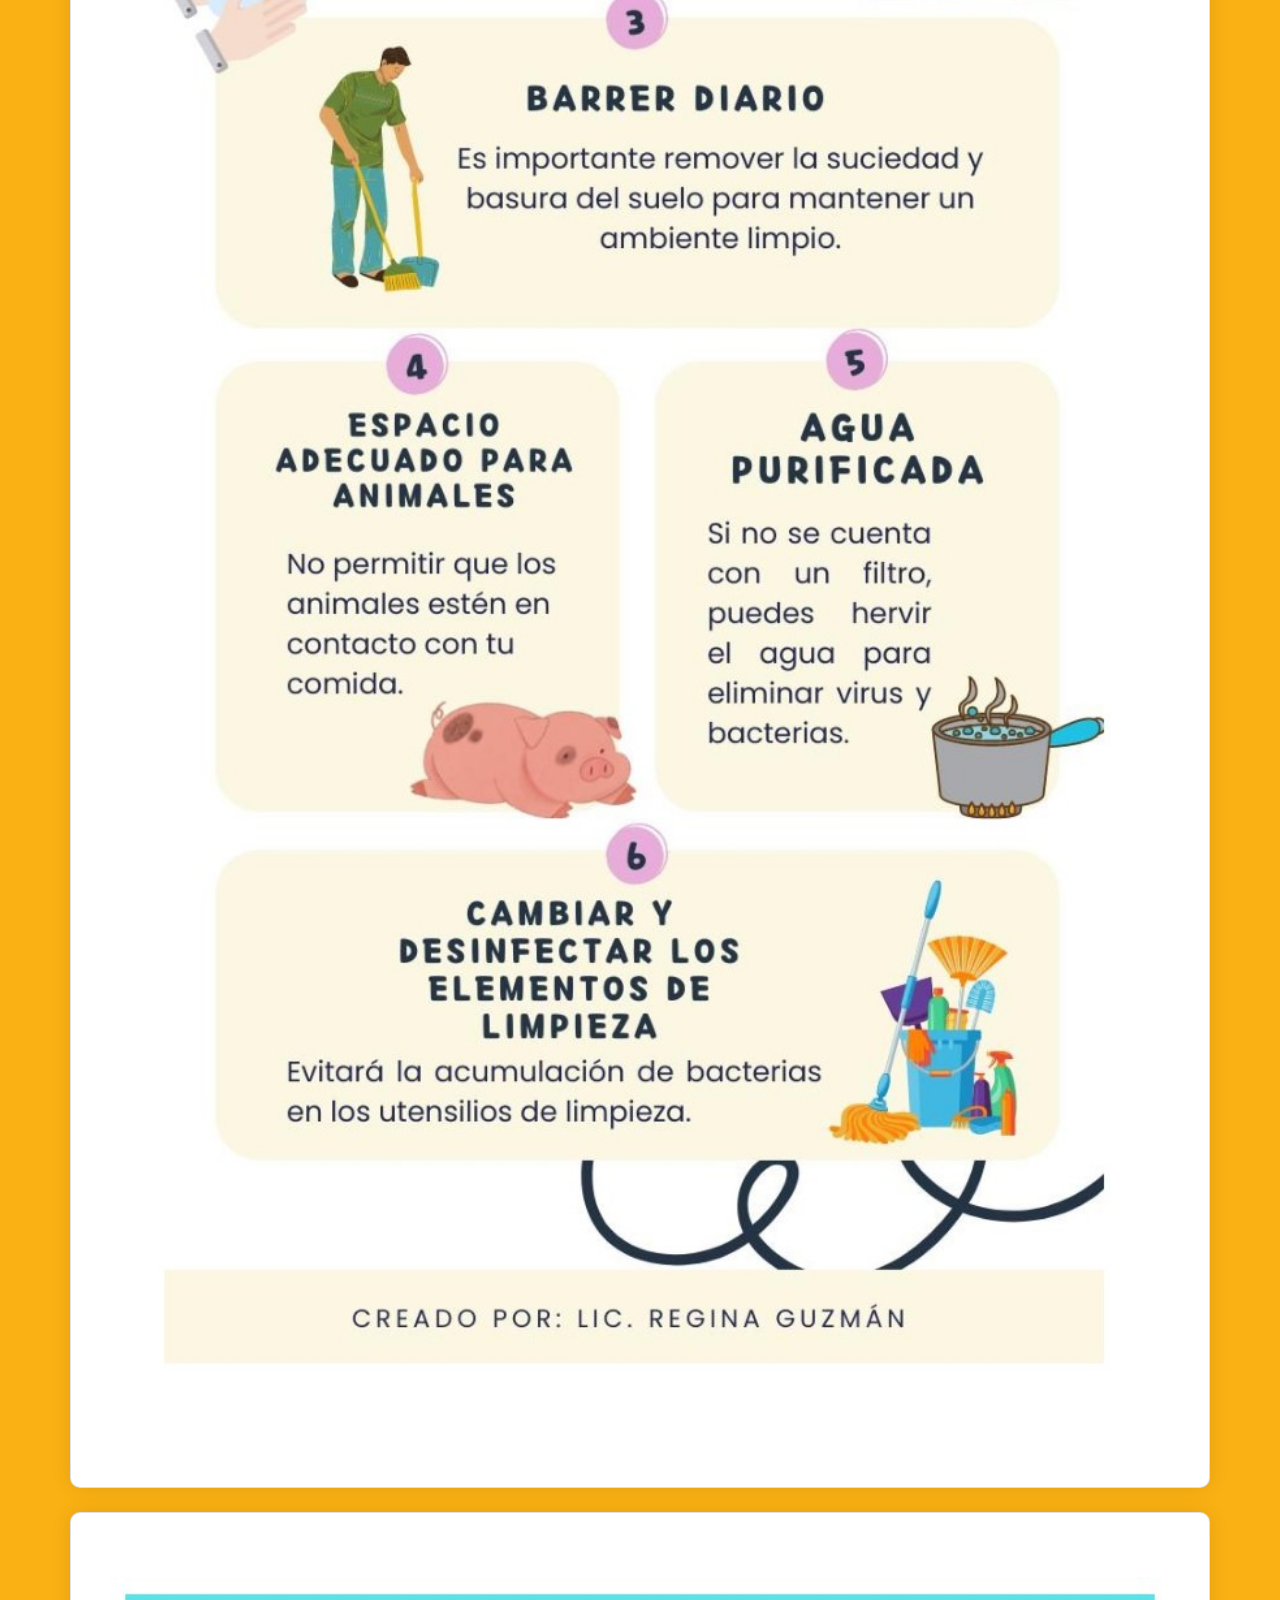
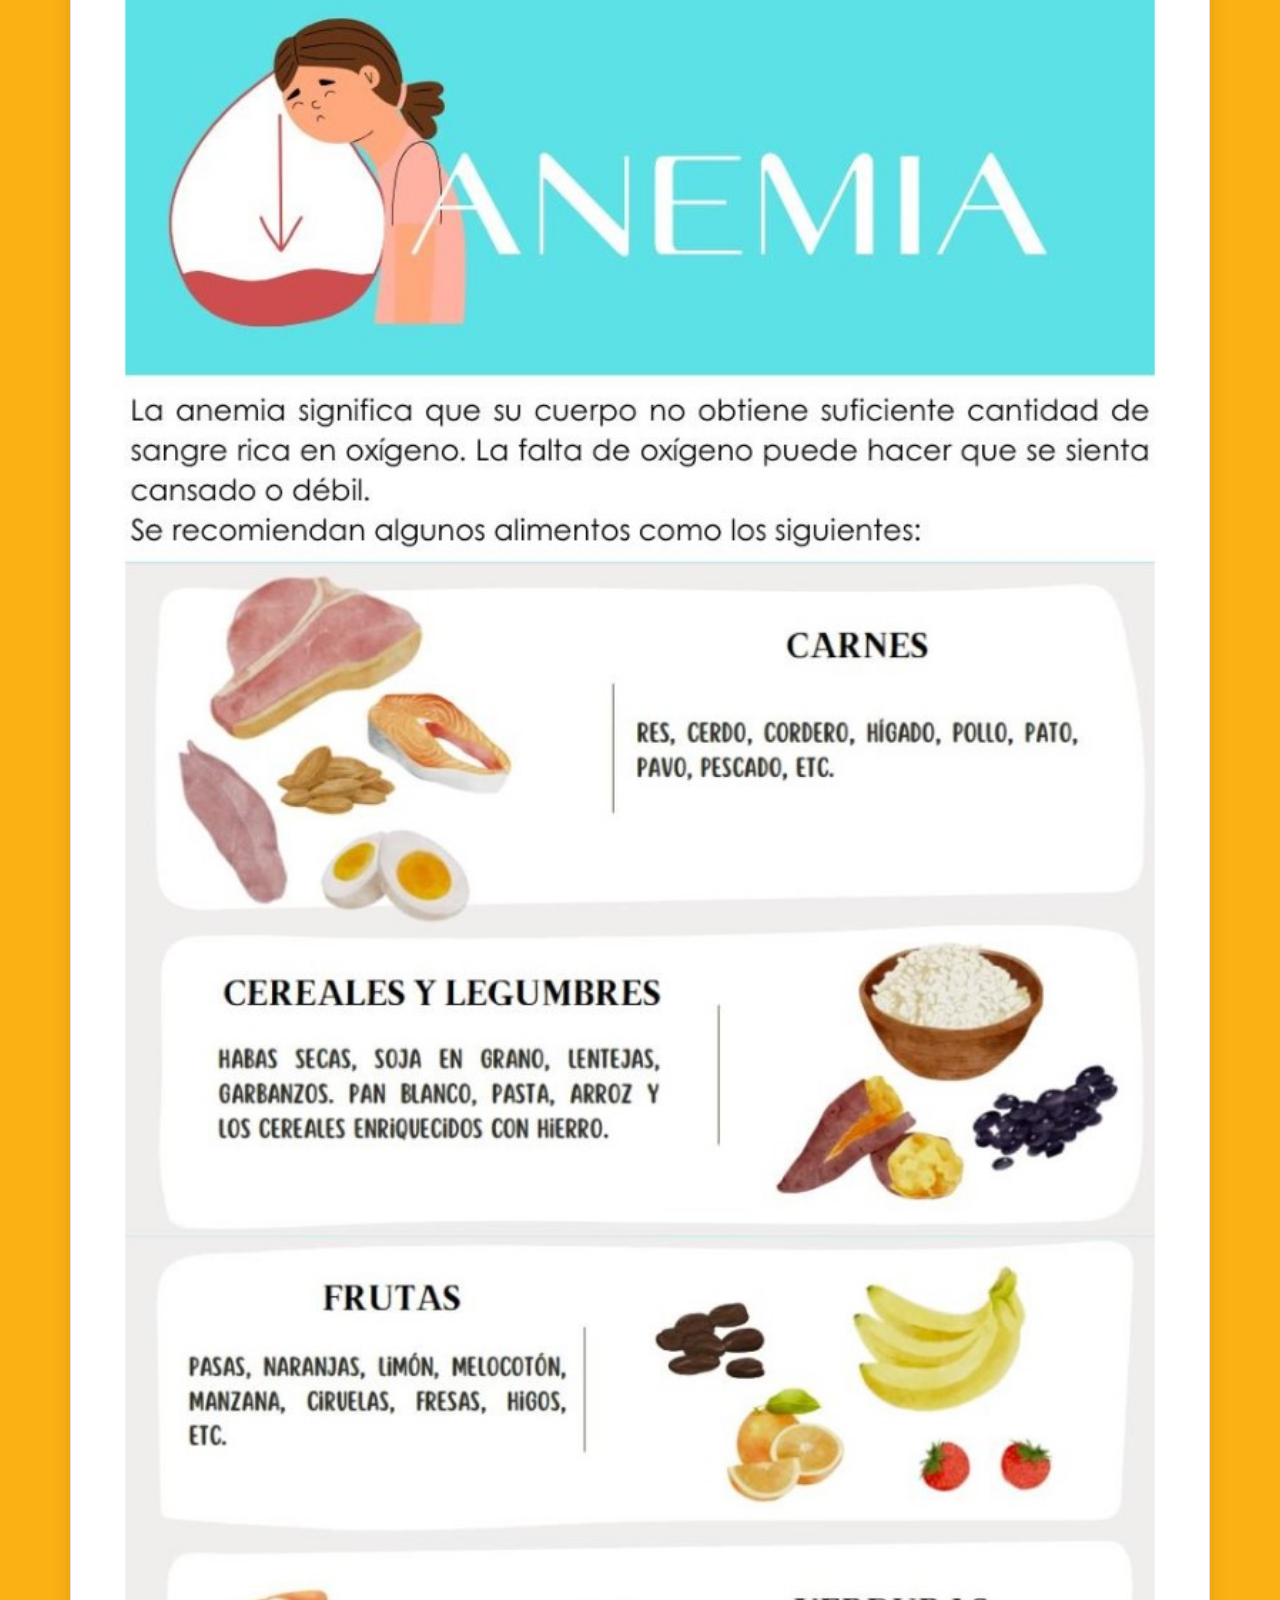
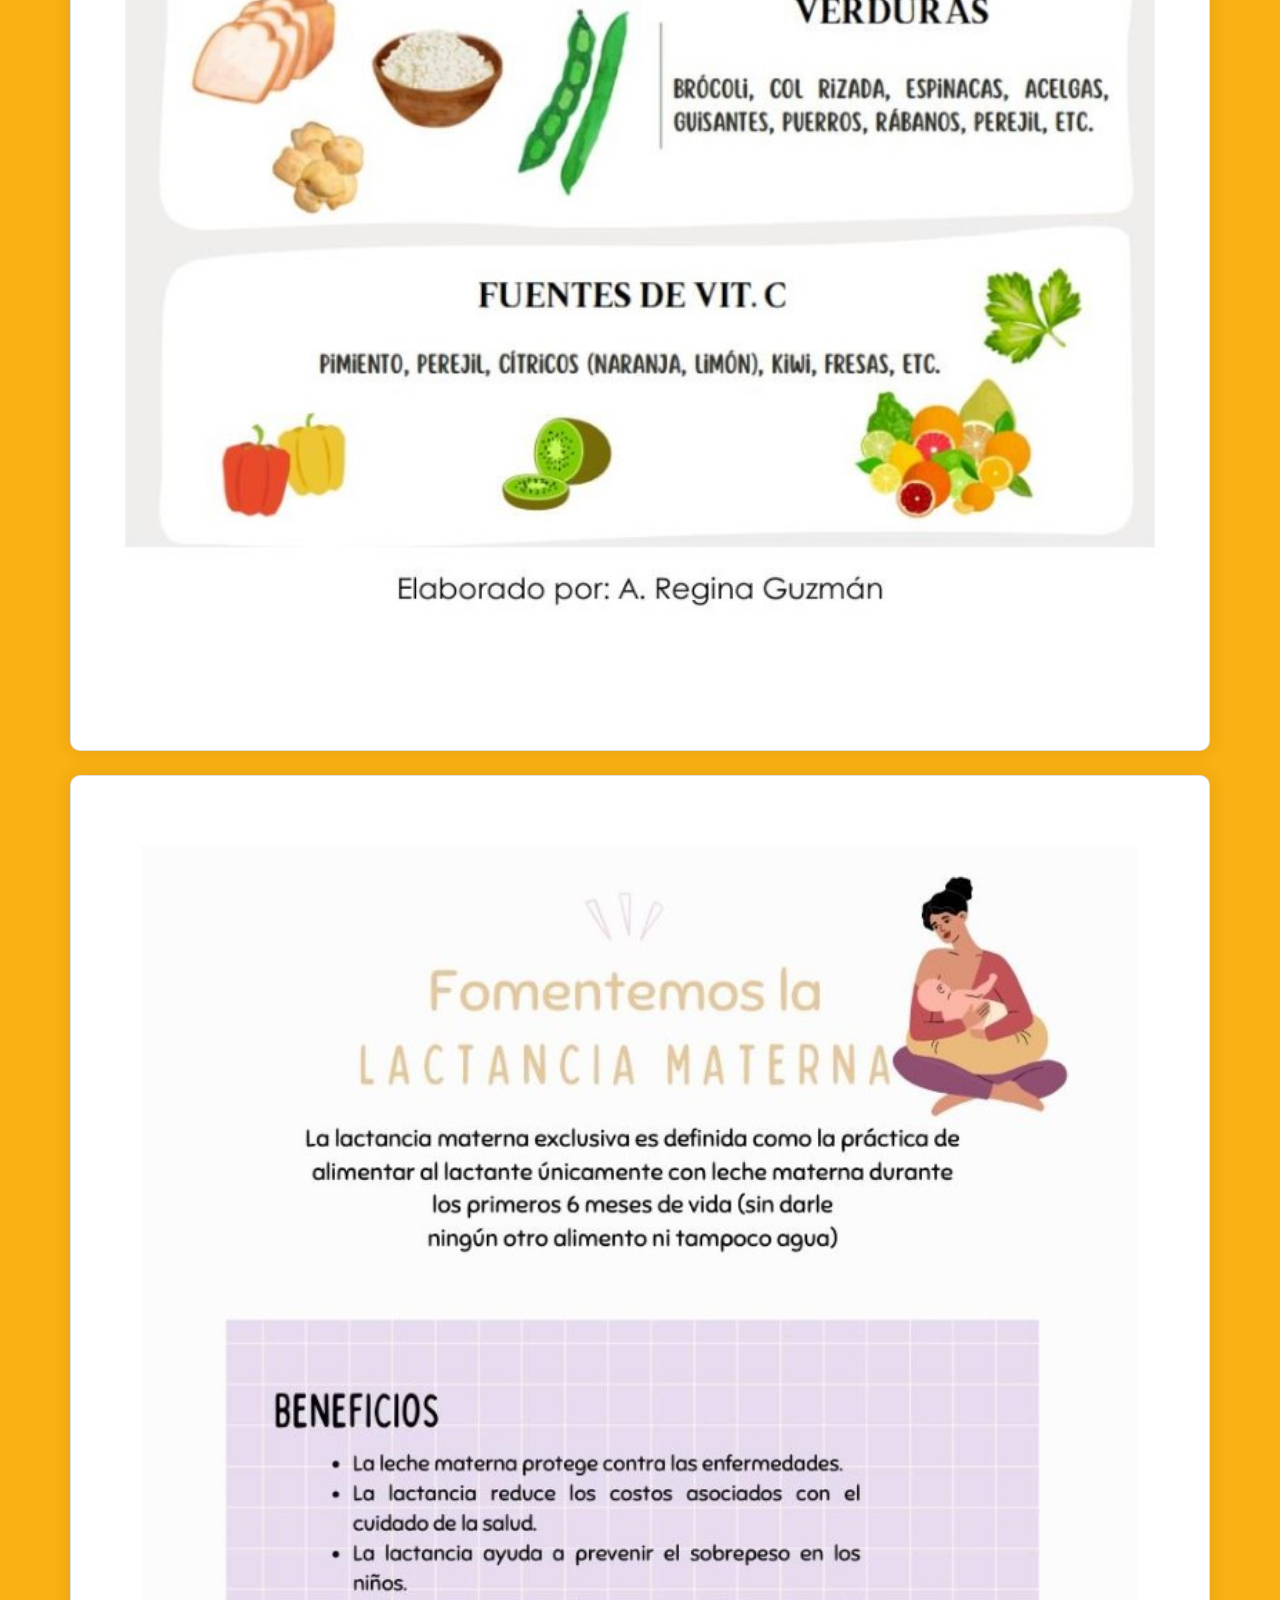
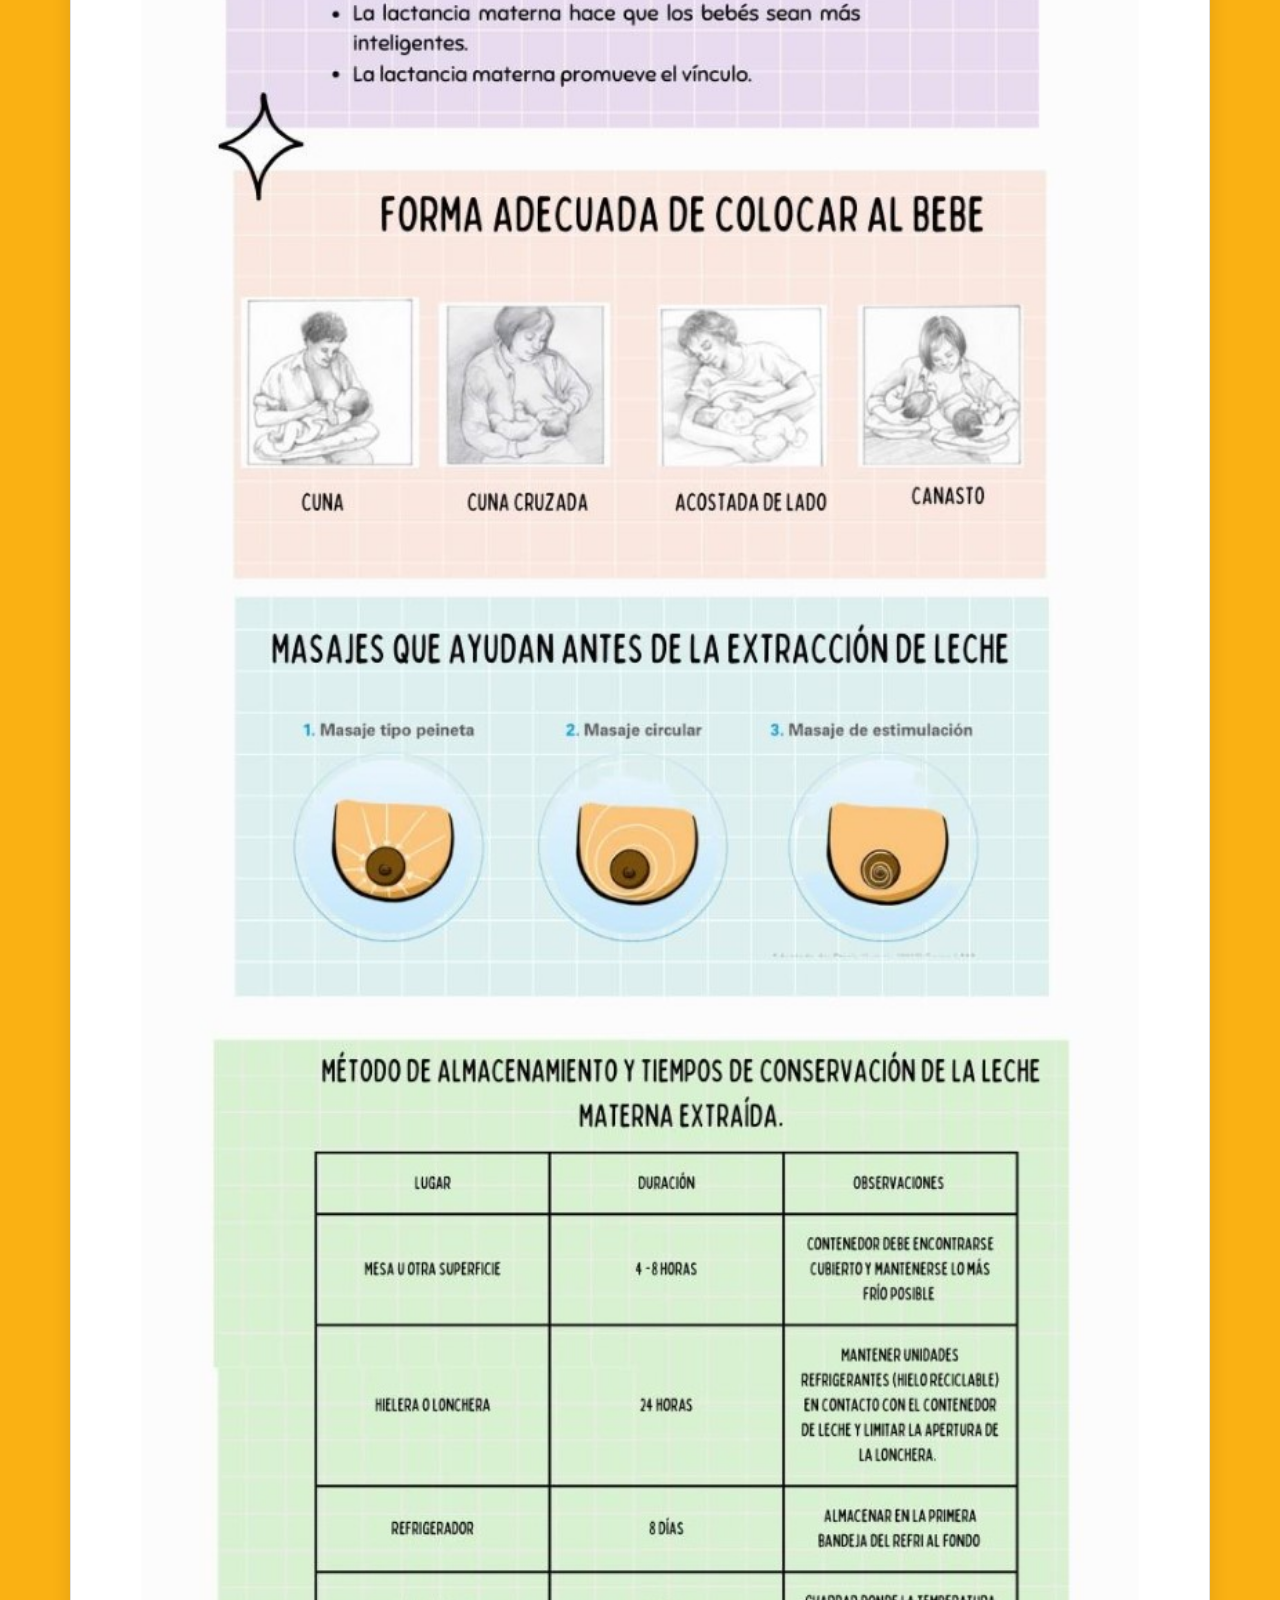
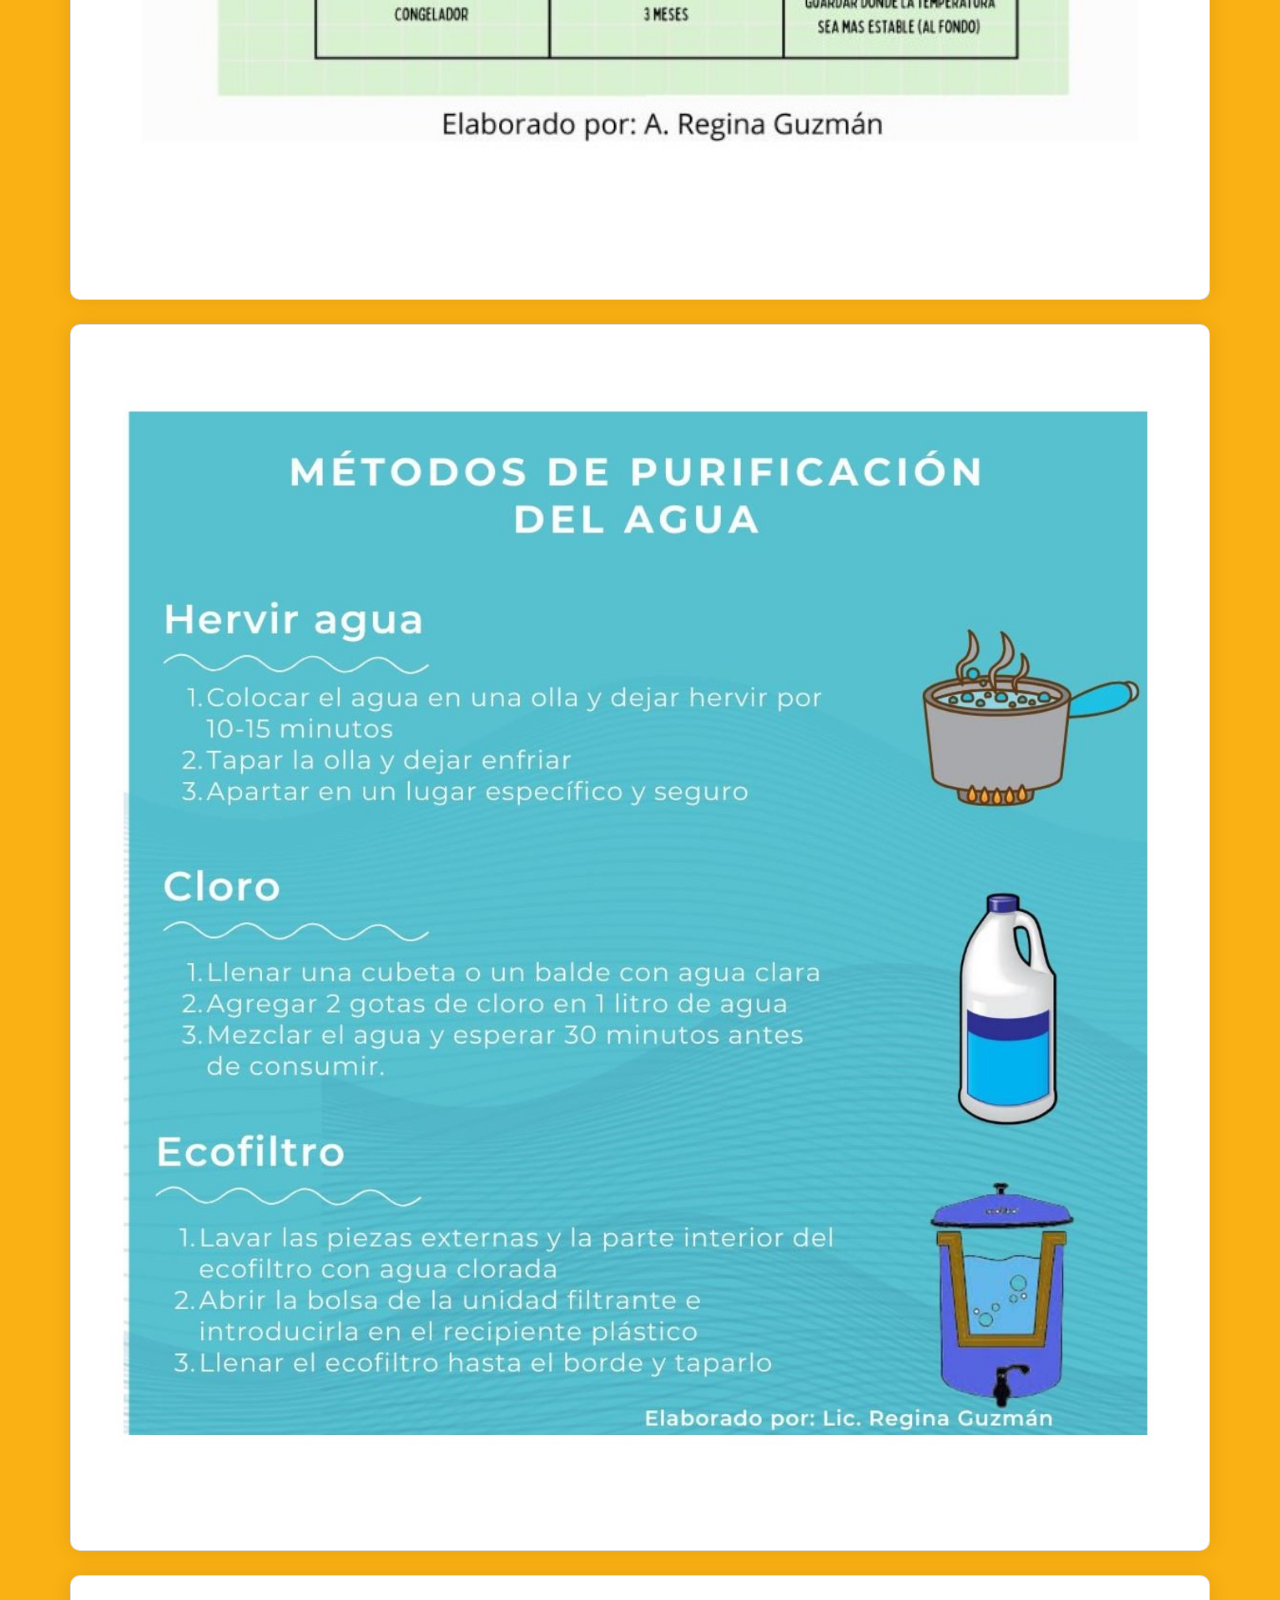
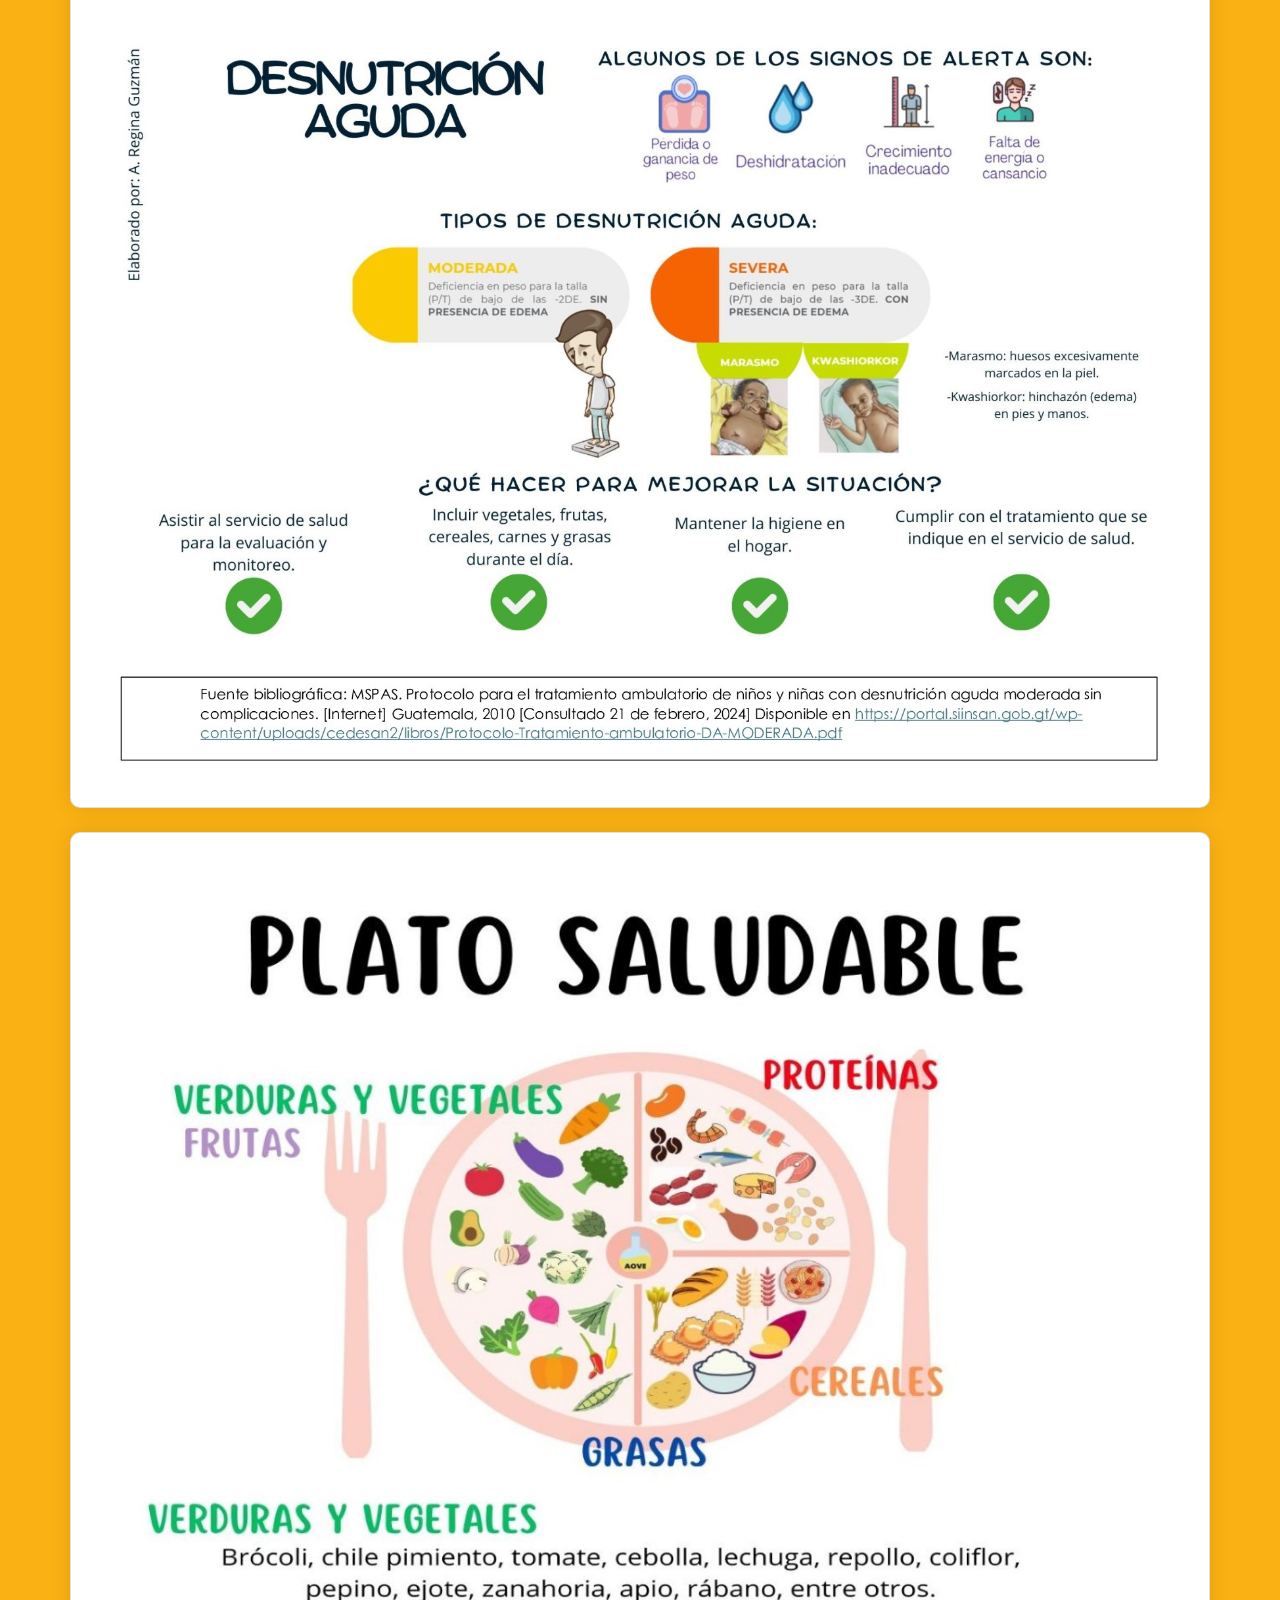
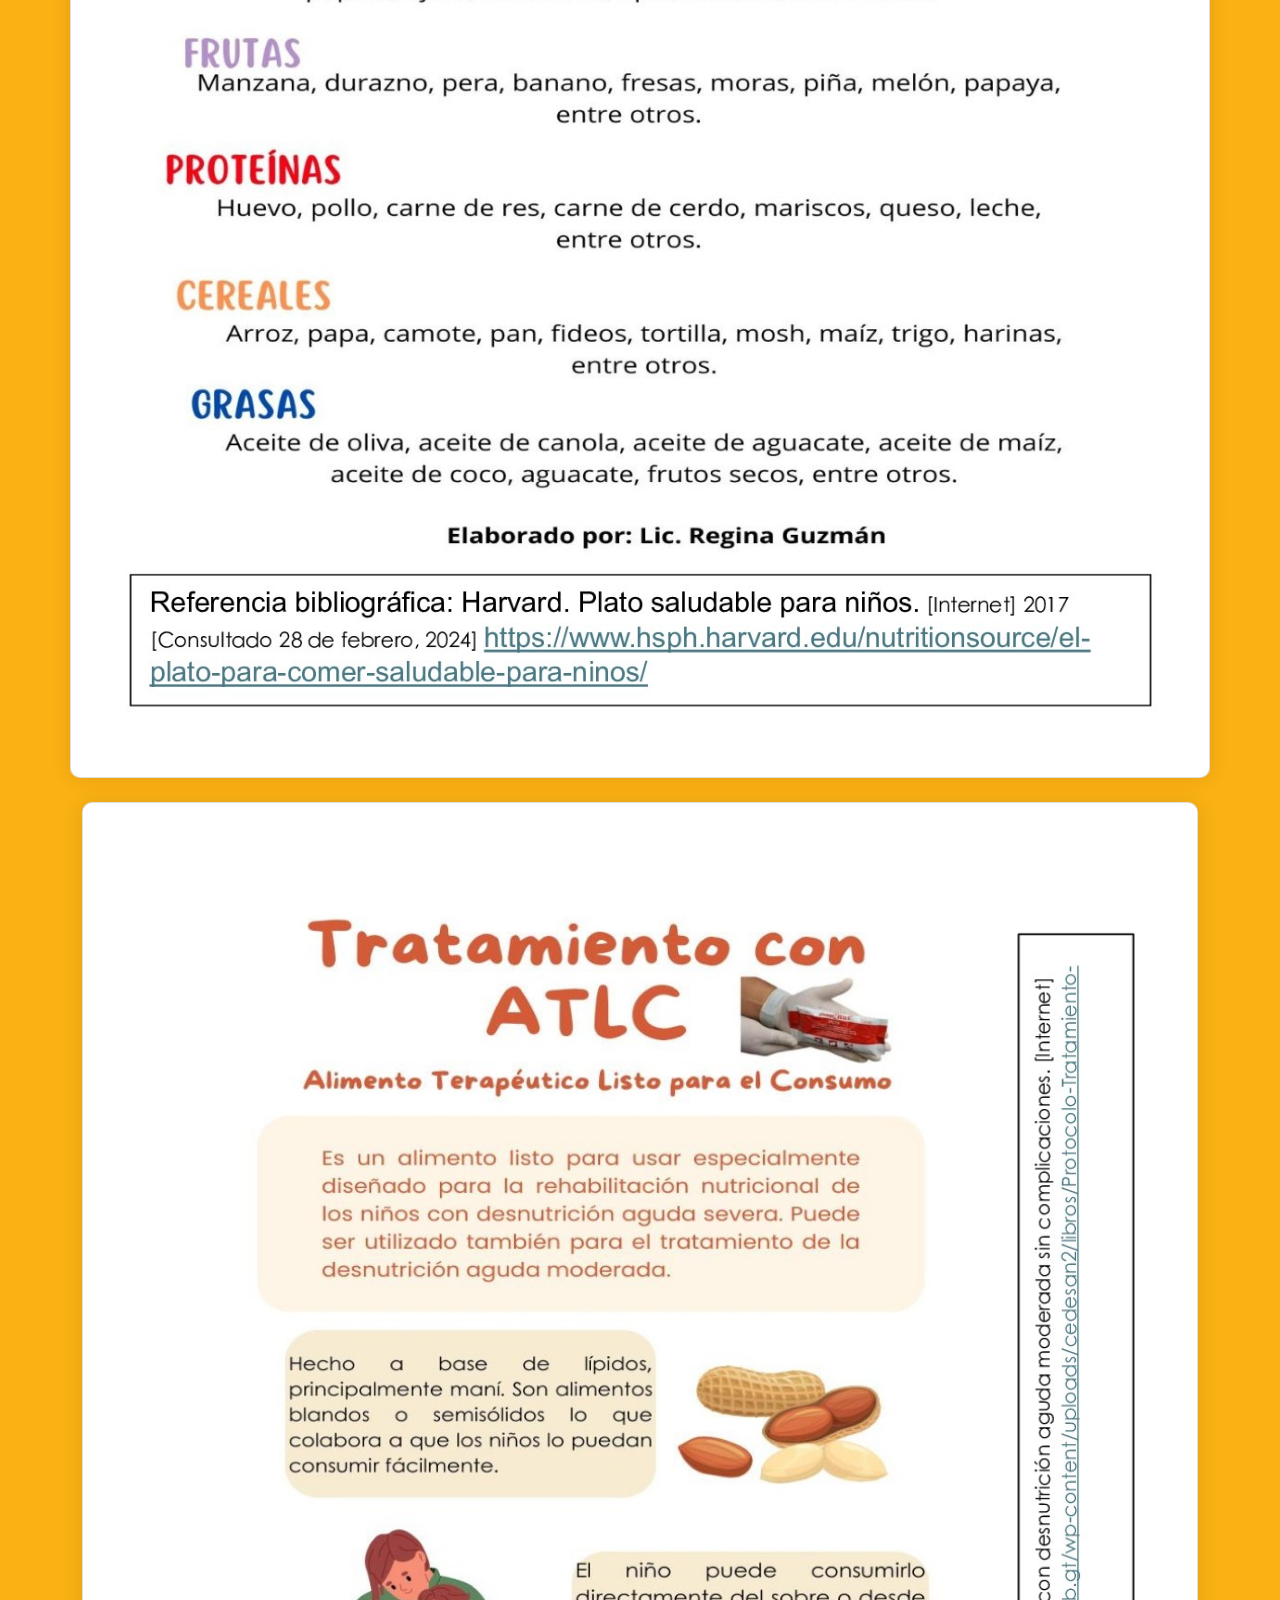
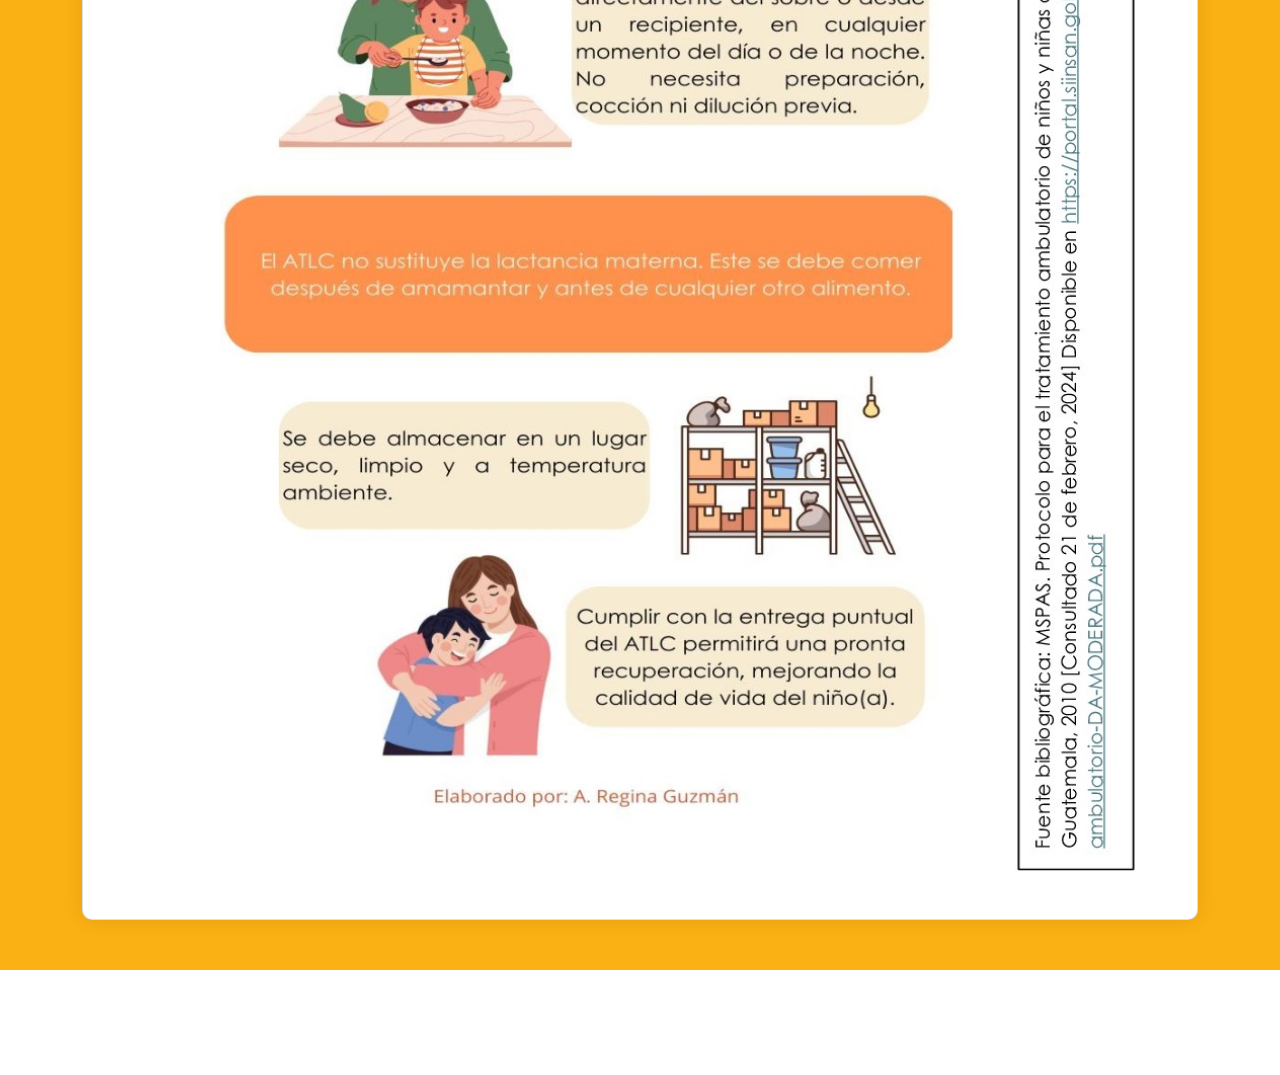
==== commit 01a6b483: "segundo commit" ====
--- a/consejeria.html
+++ b/consejeria.html
@@ -109,10 +109,12 @@
           <div class="row">
             <div class="card">
                 <div class="card-body">
-                  <h3 class="wow fadeInUp" data-wow-duration="1s" data-wow-delay="0.1s">Boleta de referencia y respuesta</h3>
                 <br>
                           <img src="assets/images/practicas.jpg">
                 </div>
+                <p class="wow fadeIn" data-wow-duration="1s" data-wow-delay="0.3s">Fuente bibliográfica: Hernández, M. Los mejores hábitos de higiene para el hogar. [Internet] 2017
+                  [Consultado 27 de febrero, 2024] Disponible en
+                  https://rolleat.com/es/higiene-en-el-hogar/</p>
               </div>
         </div>
         <br>
@@ -122,6 +124,7 @@
                 <br>
                         <img src="assets/images/anemia.jpg">
               </div>
+              <p class="wow fadeIn" data-wow-duration="1s" data-wow-delay="0.3s">Fuente bibliográfica: Suárez, V. Impacto de la educación nutricional en la prevención de anemia en niños menores de 5 años. [Internet] Perú, 2021 [Consultado 28 de febrero, 2024] Disponible en https://repositorio.ins.gob.pe/bitstream/handle/20.500.14196/1449/RR_09_Informe_RS_EAN_Anemia.pdf?sequence=1&isAllowed=y </p>
             </div>
       </div>
       <br>
@@ -131,6 +134,11 @@
               <br>
                       <img src="assets/images/lactancia.jpg">
             </div>
+            <p class="wow fadeIn" data-wow-duration="1s" data-wow-delay="0.3s">Fuente bibliográfica: UNICEF. Lactancia materna y desnutrición. [Internet] Ecuador, 2022
+              [Consultado 27 de febrero, 2024] Disponible en
+              https://www.unicef.org/ecuador/historias/la-lactancia-materna-es-un-
+              factor-determinante-en-la-lucha-contra-la-desnutrici%C3%B3n-
+              cr%C3%B3nica</p>
           </div>
     </div>
     <br>
@@ -140,8 +148,34 @@
             <br>
                     <img src="assets/images/purificacion.jpg">
           </div>
-        </div>
-  </div>
+          <p class="wow fadeIn" data-wow-duration="1s" data-wow-delay="0.3s">Fuente bibliográfica: AquaeFundación. Agua purificada: proceso de purificación y propiedades.
+            [Internet] 2021 [Consultado 27 de febrero, 2024] Disponible en
+            https://www.fundacionaquae.org/wiki/filtrado-agua/</p>
+        </div>
+  </div>
+  <br>
+  <div class="row">
+    <div class="card">
+        <div class="card-body">
+                  <img src="assets/images/desnutricion.jpg">
+        </div>
+      </div>
+</div>
+<br>
+<div class="row">
+  <div class="card">
+      <div class="card-body">
+                <img src="assets/images/plato.jpg">
+      </div>
+    </div>
+</div>
+ <br>
+ <div class="card">
+  <div class="card-body">
+      <br>
+      <img src="assets/images/anexo6.jpg">
+  </div>
+</div>
   </div>
 </div>
 
